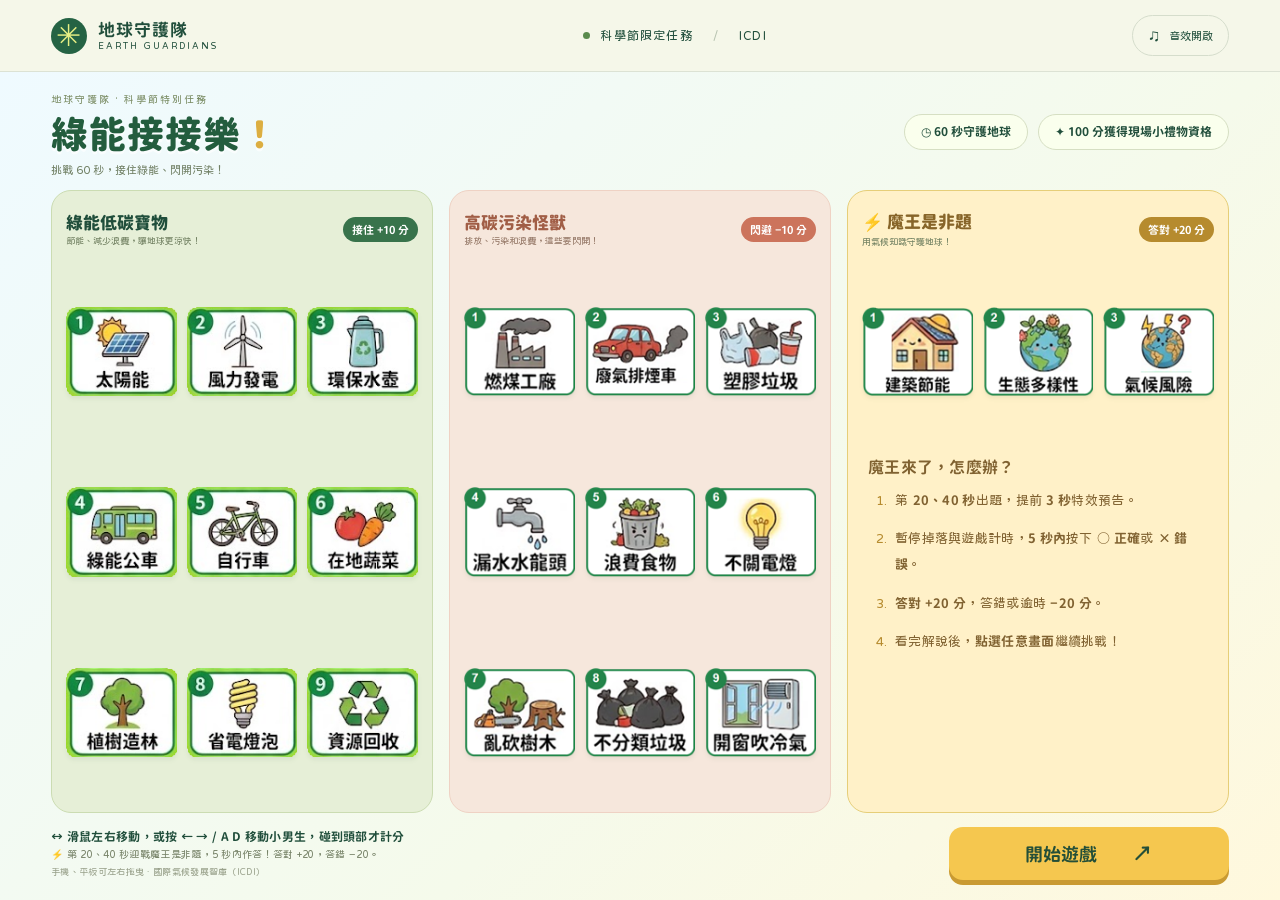
==== index.html @ 3ecce334 "Add Earth Guardians green energy game" ====
<!doctype html>
<html lang="zh-Hant">
<head>
  <meta charset="UTF-8"><meta name="viewport" content="width=device-width, initial-scale=1, viewport-fit=cover">
  <meta name="theme-color" content="#164d38"><meta name="description" content="加入地球守護隊！60 秒收集綠能寶物、閃避污染，挑戰氣候知識魔王。">
  <title>地球守護隊｜綠能接接樂</title>
  <link rel="preload" href="assets/fonts/guardian-text.woff2" as="font" type="font/woff2" crossorigin>
  <link rel="preload" href="assets/fonts/guardian-round-heavy.woff2" as="font" type="font/woff2" crossorigin>
  <link rel="stylesheet" href="style.css"><link rel="stylesheet" href="landscape.css"><link rel="stylesheet" href="mission.css"><link rel="stylesheet" href="typography.css">
</head>
<body class="at-home">
<header class="site-header"><a class="brand" href="./" aria-label="地球守護隊首頁"><span class="brand-mark">✳</span><span>地球守護隊<small>EARTH GUARDIANS</small></span></a><div class="event-label"><span></span> 科學節限定任務 <i> / </i> ICDI</div><button id="sound" class="icon-button" aria-label="關閉音效" aria-pressed="false">♫<span>音效開啟</span></button></header>
<main class="layout">
  <section class="intro">
    <div class="eyebrow"><span>MISSION 01</span> 小小行動，大大改變</div>
    <h1>給地球一個<br><span>涼快的未來。</span><svg class="title-star" viewBox="0 0 50 50" aria-hidden="true"><path d="M25 0 30 18 49 24 31 30 25 50 19 31 0 25 19 19Z" fill="#edb942"/></svg></h1>
    <p class="lead">綠能接接樂，守護行動開始！<br>和小特務一起接住好能量，讓低碳生活發生。</p>
    <div class="mission-tags"><span>◷ 60 秒挑戰</span><span>✦ 100 分解鎖獎勵</span></div>
    <div class="guide-box"><div class="guide-heading"><span>你的守護任務</span><small>HOW TO PLAY</small></div><div class="guide-row"><span class="guide-icon green">↙</span><div><b>接住綠能好夥伴</b><p>認出低碳寶物，累積地球的好能量。</p></div><strong class="positive">+10</strong></div><div class="guide-row"><span class="guide-icon coral">↗</span><div><b>閃開高碳污染怪</b><p>小心污染與浪費，別讓它們進籃子！</p></div><strong class="negative">−10</strong></div><div class="guide-row"><span class="guide-icon yellow">!</span><div><b>迎戰氣候知識魔王</b><p>第 20、40 秒，用是非題守護地球。</p></div><strong class="gold">±20</strong></div></div>
    <button class="text-button" id="open-guide">查看所有寶物與污染怪 <span>↗</span></button>
    <div class="desktop-controls"><span>↔</span><p>滑鼠移動或 <kbd>←</kbd> <kbd>→</kbd> / <kbd>A</kbd> <kbd>D</kbd><small>手機、平板可直接左右拖曳小特務</small></p></div>
  </section>
  <section class="game-column" aria-label="綠能接接樂遊戲">
    <div class="game-topline"><span><i></i> 地球降溫計畫</span><small>READY, SET, GREEN!</small></div>
    <div class="game-shell" id="game-shell">
      <canvas id="game" width="1280" height="720" tabindex="0" aria-label="使用左右方向鍵、滑鼠或觸控移動角色"></canvas>
      <div class="hud" id="hud" hidden><div><small>綠能積分</small><b id="score">0</b><span> / 100</span></div><div class="timer"><small>剩餘時間</small><b id="time">60</b><span>秒</span></div><button id="pause" aria-label="暫停遊戲">Ⅱ</button><div class="progress"><i id="progress"></i></div></div>
      <section id="landing" class="screen landing">
        <div class="home-heading"><div><span class="home-eyebrow">地球守護隊 · 科學節特別任務</span><h2>綠能接接樂<span>！</span></h2><p>挑戰 60 秒，接住綠能、閃開污染！</p></div><div class="home-summary"><span>◷ 60 秒守護地球</span><span>✦ 100 分獲得現場小禮物資格</span></div><div id="hero-art" class="hero-art" hidden></div></div>
        <div class="education-panels"><section class="education-panel low-carbon"><div class="education-heading"><div><h3>綠能低碳寶物</h3><p>節能、減少浪費，讓地球更涼快！</p></div><strong>接住 +10 分</strong></div><div id="home-good" class="poster-grid"></div></section><section class="education-panel high-carbon"><div class="education-heading"><div><h3>高碳污染怪獸</h3><p>排放、污染和浪費，這些要閃開！</p></div><strong>閃避 −10 分</strong></div><div id="home-bad" class="poster-grid"></div></section><section class="education-panel boss-education" aria-label="魔王是非題遊戲規則"><div class="education-heading"><div><h3>⚡ 魔王是非題</h3><p>用氣候知識守護地球！</p></div><strong>答對 +20 分</strong></div><div class="poster-grid boss-guide-grid"><figure><img src="assets/cards/boss-1.png" alt="建築節能"></figure><figure><img src="assets/cards/boss-2.png" alt="生物多樣性"></figure><figure><img src="assets/cards/boss-3.png" alt="氣候風險"></figure><div class="boss-guide-rules"><h4>魔王來了，怎麼辦？</h4><ol><li>第 <b>20、40 秒</b>出題，提前 <b>3 秒</b>特效預告。</li><li>暫停掉落與遊戲計時，<b>5 秒內</b>按下 <b>○ 正確</b>或 <b>× 錯誤</b>。</li><li><b>答對 +20 分</b>，答錯或逾時 <b>−20 分</b>。</li><li>看完解說後，<b>點選任意畫面</b>繼續挑戰！</li></ol></div></div></section></div>
        <div class="home-bottom"><div class="home-instructions"><b>↔ 滑鼠左右移動，或按 ← → / A D 移動小男生，碰到頭部才計分</b><span>⚡ 第 20、40 秒迎戰魔王是非題，5 秒內作答！答對 +20，答錯 −20。</span><small>手機、平板可左右拖曳 · 國際氣候發展智庫（ICDI）</small></div><button id="start" class="primary-button">開始遊戲 <span>↗</span></button><button id="mobile-guide" hidden>查看圖鑑</button></div>
      </section>
      <section id="countdown" class="screen countdown" hidden><span>準備好加入地球守護隊</span><b id="count-number">3</b><p>左右移動，用頭接綠能，閃開污染！</p></section>
      <div id="boss-warning" class="boss-warning" role="status" aria-live="assertive" hidden><span class="warning-symbol">⚡</span><div><strong>魔王題即將登場！</strong><small>準備用氣候知識守護地球</small></div><b id="warning-number">3</b><span class="warning-unit">秒後</span></div>
      <section id="paused" class="screen modal-backdrop" hidden><div class="dialog"><span class="dialog-kicker">TAKE A BREATH</span><h2>地球也休息一下</h2><p>準備好了，就繼續守護任務吧！</p><button id="resume" class="primary-button">繼續挑戰 ▷</button><button id="restart" class="text-button">重新開始</button></div></section>
      <section id="boss" class="screen modal-backdrop boss" hidden><div class="dialog"><div class="boss-alert">⚡ 魔王是非題時間</div><div class="boss-time" id="boss-clock"><span id="boss-seconds">5</span><small>秒內作答</small></div><small id="boss-category" class="dialog-kicker"></small><h2 id="question"></h2><div class="answer-buttons"><button id="true" aria-label="答案正確">○<span>正確</span></button><button id="false" aria-label="答案錯誤">×<span>錯誤</span></button></div><div id="boss-feedback" hidden><h3 id="feedback-title"></h3><p id="explanation"></p><strong id="boss-points"></strong><button id="boss-continue" class="boss-continue">點選任意畫面，繼續挑戰 ▷</button></div></div></section>
      <section id="result" class="screen result" hidden><span class="landing-badge">MISSION COMPLETE</span><div class="result-medal" id="result-medal">🏅</div><p>本次守護行動，收集了</p><div class="final-score"><b id="final-score">0</b><span>分</span></div><h2 id="result-title"></h2><p id="result-message"></p><div id="reward" class="reward"><b>挑戰達標獎勵</b><p>現場會提供精美小禮物！</p></div><button id="again" class="primary-button">再玩一次 <span>↻</span></button><div class="resources"><div class="icdi">ICDI<small>國際氣候發展智庫</small></div><button id="resources" class="text-button">科普資源與 QR Code ↗</button></div></section>
      <span id="game-hint" class="game-hint" hidden>← 左右移動，用頭接綠能、閃開污染 →</span>
      <button id="quit" class="quit-button" hidden aria-label="中途退出並返回首頁">↶ 中途退出</button>
    </div>
    <div class="game-caption"><span>✧ 每接住一份綠能，都是一份改變。</span><span>01 / EARTH</span></div>
  </section>
</main>
<footer class="site-footer"><div><b>ICDI</b><span>國際氣候發展智庫</span></div><p>一起把氣候知識，變成守護地球的超能力。</p><span>為地球，玩真的。↗</span></footer>
<dialog id="guide-dialog"><div class="modal-header"><div><span class="eyebrow">FIELD GUIDE</span><h2>守護隊圖鑑</h2></div><button class="close-button" data-close aria-label="關閉圖鑑">×</button></div><p>認識海報上的道具：接住低碳寶物，閃開高污染物！</p><h3 class="positive">綠能低碳寶物 · +10 分</h3><div id="good-gallery" class="gallery"></div><h3 class="negative">高碳污染怪獸 · −10 分</h3><div id="bad-gallery" class="gallery"></div></dialog>
<dialog id="resource-dialog"><div class="modal-header"><h2>繼續你的低碳探索</h2><button class="close-button" data-close aria-label="關閉資源視窗">×</button></div><p>認識氣候行動，從每天的小選擇開始。</p><img class="poster-qr" src="assets/poster-qr.png" alt="原海報提供的線上再玩一次 QR Code"><small>海報原附 QR Code · 線上再玩一次</small><a class="primary-button" href="https://icdi.network/publication/" target="_blank" rel="noopener noreferrer">前往 ICDI 探索科普資源 ↗</a><p class="resource-note">科普資料與下載項目以 ICDI 官方網站提供內容為準。</p></dialog>
<audio id="bgm" src="assets/audio/marimba-adventure.mp3" preload="auto" loop></audio>
<script src="art.js"></script><script src="game.js"></script>
</body></html>
---- style.css ----
/* 字型使用 typography.css 中的本機免費圓體。 */
:root{--ink:#204e3b;--green:#256344;--lime:#e7ef84;--yellow:#f8d45b;--coral:#dc6755;--cream:#f7f8ed}*{box-sizing:border-box}body{margin:0;background:var(--cream);color:var(--ink);font-family:'Noto Sans TC',sans-serif}button,a{-webkit-tap-highlight-color:transparent}button{font:inherit;cursor:pointer}button:focus-visible,a:focus-visible{outline:3px solid #ed9c2d;outline-offset:5px}button{color:inherit}a{color:inherit;text-decoration:none}[hidden]{display:none!important}.site-header{height:106px;max-width:1280px;margin:auto;padding:0 54px;display:flex;align-items:center;justify-content:space-between;border-bottom:1px solid #dce2d4}.brand{display:flex;gap:11px;align-items:center;font-weight:900;font-size:20px;letter-spacing:1px}.brand small{display:block;font-size:9px;letter-spacing:2px;margin-top:3px}.brand-mark{background:var(--green);color:var(--lime);width:43px;height:43px;border-radius:50%;display:grid;place-items:center;font-size:37px}.event-label{font-size:12px;letter-spacing:1.2px;display:flex;gap:10px;align-items:center}.event-label span,.game-topline i{width:7px;height:7px;background:#5a8b4d;border-radius:50%;display:inline-block}.event-label i{color:#b7c3b0;margin:0 10px}.icon-button{border:1px solid #d5ddcc;background:transparent;border-radius:30px;padding:9px 15px;font-size:17px;display:flex;gap:8px;align-items:center}.icon-button span{font-size:11px}.layout{max-width:1120px;padding:42px 50px 47px;margin:auto;display:grid;grid-template-columns:1fr 400px;gap:91px;align-items:center}.intro{padding-bottom:8px}.eyebrow{font-size:11px;letter-spacing:1.8px;font-weight:600;display:flex;gap:13px;align-items:center}.eyebrow span{background:#e5ebd8;padding:5px 8px;border-radius:4px;letter-spacing:1px;font-size:9px}h1{font-size:clamp(34px,3.6vw,49px);line-height:1.42;letter-spacing:-1.8px;margin:24px 0 19px;font-weight:900;position:relative}h1>span{color:#709343}.title-star{position:absolute;width:33px;top:5px;margin-left:25px;transform:rotate(12deg)}.lead{color:#6c7968;font-size:13px;line-height:2;letter-spacing:.2px}.mission-tags{display:flex;gap:8px;margin:24px 0 30px}.mission-tags span{border:1px solid #d8dfca;padding:7px 12px;border-radius:25px;font-size:10px;font-weight:600}.guide-box{border-top:1px solid #d7decd;border-bottom:1px solid #d7decd;padding:18px 0 8px}.guide-heading{display:flex;justify-content:space-between;align-items:center;font-size:12px;font-weight:700;margin-bottom:21px}.guide-heading small{font-size:8px;letter-spacing:1.6px;color:#839078}.guide-row{display:flex;gap:13px;align-items:center;margin:0 0 21px}.guide-icon{width:35px;height:35px;display:grid;place-items:center;border-radius:12px;font-size:24px;font-weight:700}.green{background:#e0e9ce}.coral{background:#f7e3d7}.yellow{background:#f8edbb}.guide-row b{font-size:12px}.guide-row p{font-size:10px;color:#7e8874;margin:5px 0 0}.guide-row strong{margin-left:auto;font-size:20px;letter-spacing:-1px}.positive{color:#4c854d}.negative{color:#d77762}.gold{color:#b58d32}.text-button{background:none;border:0;padding:13px 0;font-size:11px;font-weight:600}.text-button span{margin-left:15px}.desktop-controls{display:flex;gap:14px;align-items:center;color:#79866e;margin-top:21px}.desktop-controls>span{font-size:25px}.desktop-controls p{font-size:10px;line-height:2}.desktop-controls small{display:block;font-size:10px}kbd{font:inherit;border:1px solid #d7dfcc;padding:2px 5px;border-radius:3px;background:#fff}.game-topline{display:flex;justify-content:space-between;font-size:10px;margin:0 5px 12px;letter-spacing:.7px}.game-topline i{margin-right:6px;width:6px;height:6px}.game-topline small{font-size:8px;letter-spacing:1.3px;color:#86937a}.game-shell{position:relative;width:100%;aspect-ratio:9/16;background:#dfeaba;border:7px solid white;border-radius:29px;overflow:hidden;box-shadow:0 20px 50px #31523814,0 0 0 1px #dce2d1;isolation:isolate;touch-action:none}canvas{width:100%;height:100%;display:block}.screen{position:absolute;inset:0;display:flex;flex-direction:column;align-items:center;text-align:center;animation:appear .25s ease}.landing{padding:37px 24px 14px;background:linear-gradient(#eef3d1e8,#e7efc145 65%,#f4f5dfe8)}.landing-badge{font-size:9px;letter-spacing:1px;background:#ffffffa6;border:1px solid #ffffffb0;border-radius:20px;padding:7px 12px;font-weight:700}.landing h2{font-size:45px;letter-spacing:-3px;line-height:1.25;margin:19px 0 9px;font-weight:900;transform:rotate(-3deg);color:#235d3e;text-shadow:2px 3px #fff}.landing h2 span{display:block;color:#47804a;font-size:55px}.landing h2 em{position:absolute;font-size:67px;top:41px;right:-27px;color:#e2a947;font-style:normal;transform:rotate(8deg)}.landing-sub{font-size:12px;letter-spacing:2px;font-weight:700;margin:6px 0}.hero-art{width:calc(100% + 35px);flex:1;min-height:110px;display:flex;align-items:center}.hero-art svg{width:100%;max-height:245px;overflow:visible;animation:bob 4s ease-in-out infinite}.mission-note span{font-weight:800;font-size:15px}.mission-note small{display:block;font-size:10px;color:#7b886a;margin:8px 0 19px;letter-spacing:1px}.primary-button{border:none;border-radius:14px;background:var(--green);color:white;padding:17px 22px;width:100%;font-size:15px;font-weight:700;box-shadow:0 5px 0 #184e34;display:flex;justify-content:center;align-items:center;gap:35px;transition:transform .15s,background .15s}.primary-button:hover{background:#35784d;transform:translateY(-2px)}.primary-button:active{transform:translateY(3px);box-shadow:0 2px 0 #184e34}.primary-button span{font-size:21px}.landing-foot{font-size:9px;color:#829071;margin:15px 0 4px}.game-caption{display:flex;justify-content:space-between;font-size:9px;color:#8b967e;margin:15px 4px 0}.game-caption span:last-child{font-size:8px;letter-spacing:1px}.site-footer{max-width:1172px;margin:auto;padding:24px 30px;border-top:1px solid #dce2d4;display:flex;justify-content:space-between;align-items:center;font-size:10px;color:#7b8771}.site-footer div{display:flex;align-items:center;gap:9px}.site-footer b{font-size:23px;letter-spacing:-1px;color:#476b48}.site-footer p{font-size:10px}.site-footer>span{font-size:11px;color:#58744b}.hud{position:absolute;left:17px;right:17px;top:17px;display:flex;align-items:center;gap:10px;background:#fffffff2;border-radius:17px;padding:12px 15px 17px;box-shadow:0 5px 18px #2452360c}.hud>div:first-child{flex:1}.hud small{display:block;font-size:9px;letter-spacing:1px}.hud b{font-size:28px;line-height:1.4}.hud span{font-size:11px;color:#8a967e}.hud .timer{padding:0 12px;border-left:1px solid #e3e9d8}.hud .timer b{font-size:25px}.hud button{border:0;background:#eff3df;border-radius:10px;width:30px;height:34px;font-weight:bold}.progress{position:absolute;left:14px;right:14px;height:3px;bottom:7px;background:#e7ecd9;border-radius:4px;overflow:hidden}.progress i{display:block;height:100%;background:#88af59;width:100%;transition:width .2s}.game-hint{position:absolute;bottom:12px;left:0;right:0;text-align:center;font-size:10px;color:#f9ffeb;letter-spacing:2px;pointer-events:none}.countdown{background:#eff4d6b8;justify-content:center;backdrop-filter:blur(4px)}.countdown b{font-size:120px;line-height:1.4;color:var(--green);text-shadow:5px 5px #fff}.countdown span,.countdown p{font-size:13px;font-weight:700}.modal-backdrop{justify-content:center;padding:18px;background:#183c32a6;backdrop-filter:blur(6px)}.dialog{background:#fcfbed;border-radius:24px;padding:28px 22px;width:100%;box-shadow:0 15px 30px #142e3426}.dialog h2{font-size:23px}.dialog p{font-size:12px;line-height:1.8;color:#6f8069}.dialog-kicker{font-size:9px;letter-spacing:2px;color:#8d9b77;font-weight:700}.dialog .primary-button{margin-top:25px}.boss .dialog{border:3px solid #f7ca59;padding:25px 18px}.boss-alert{background:#db6854;color:white;border-radius:25px;padding:9px;font-size:14px;font-weight:800;animation:pulse 1s infinite}.boss-time{margin:12px auto;display:flex;justify-content:center;gap:8px;align-items:baseline}.boss-time span{font-size:34px;font-weight:900;color:#d36d42}.boss-time small{font-size:10px}.boss #question{font-size:17px;line-height:1.8;margin:13px 0 20px}.answer-buttons{display:flex;gap:14px}.answer-buttons button{flex:1;background:#e3edc9;border:0;border-radius:17px;color:#36724d;font-size:60px;font-weight:800;line-height:1.1;padding:10px}.answer-buttons button:last-child{background:#fae0cc;color:#ca644e}.answer-buttons span{display:block;font-size:14px;padding:7px}.boss-feedback h3{font-size:20px}.boss-feedback strong{font-size:30px}.boss-feedback small,#boss-feedback small{display:block;font-size:10px;color:#839275;margin-top:12px}#boss-points{font-size:32px}.result{padding:28px 23px 18px;background:#f4f6e2ed;justify-content:center}.result-medal{font-size:60px;margin:14px 0 0}.result>p{font-size:12px;line-height:1.8;margin:10px 0;color:#738467}.final-score b{font-size:72px;line-height:1.2;letter-spacing:-4px;color:#34754b}.final-score span{font-size:13px;padding-left:8px}.result h2{font-size:23px;line-height:1.4;margin:8px 0}.reward{width:100%;border:1px dashed #b49c43;background:#fff3bb;border-radius:12px;padding:13px;margin:12px 0 20px}.reward b{font-size:14px}.reward p{font-size:12px;line-height:1.8;margin:8px 0}.reward small{font-size:8px;color:#9b8b4d}.resources{margin-top:24px;width:100%;display:flex;align-items:center;justify-content:space-between}.icdi{font-size:22px;font-weight:800;line-height:1}.icdi small{display:block;font-size:7px;margin-top:6px}.resources button{font-size:9px}dialog{border:1px solid #dde6ce;border-radius:23px;width:min(650px,94vw);max-height:88dvh;background:#fafbed;color:var(--ink);padding:28px}dialog::backdrop{background:#183c32a6;backdrop-filter:blur(5px)}.modal-header{display:flex;justify-content:space-between;align-items:center}.modal-header h2{margin:9px 0}.close-button{border:0;background:#e8eed7;border-radius:50%;font-size:25px;width:35px;height:35px}dialog>p{font-size:12px;color:#75836b;line-height:1.8}dialog h3{font-size:15px;margin-top:25px}.gallery{display:grid;grid-template-columns:repeat(3,1fr);gap:10px}.gallery figure{margin:0;background:white;border-radius:13px;padding:10px;text-align:center}.gallery svg{height:64px;width:80px}.gallery figcaption{font-size:11px;margin-top:7px}#resource-dialog{text-align:center;width:380px}#resource-dialog>small{display:block;font-size:10px;margin:4px 0 25px}.poster-qr{width:150px;height:150px;object-fit:contain;margin:15px auto;display:block}.resource-note{font-size:9px!important}.shake{animation:shake .25s linear}.danger .timer b{color:#d55e49}@keyframes appear{from{opacity:0;transform:translateY(8px)}to{opacity:1;transform:translateY(0)}}@keyframes bob{50%{transform:translateY(-7px) rotate(1deg)}}@keyframes pulse{50%{opacity:.8}}@keyframes shake{25%{transform:translateX(-4px)}75%{transform:translateX(4px)}}@media(min-width:1450px){.layout{padding-top:55px;padding-bottom:55px;grid-template-columns:1fr 420px;max-width:1160px}}@media(max-width:950px){.layout{gap:35px;padding:30px;grid-template-columns:1fr 360px}.site-header{padding:0 30px;height:85px}h1{font-size:36px}.title-star{display:none}.event-label{font-size:10px}.guide-row p{font-size:9px}.guide-row{gap:9px}}@media(max-width:720px){.site-header{height:69px;padding:0 20px}.brand{font-size:15px}.brand small{font-size:7px}.brand-mark{width:34px;height:34px;font-size:28px}.event-label{display:none}.icon-button{padding:7px 12px}.layout{display:flex;flex-direction:column;padding:20px 16px 28px;gap:22px}.intro{display:none}.game-column{width:min(100%,410px)}.game-topline{margin-bottom:10px}.game-shell{max-height:calc(100dvh - 130px);width:auto;aspect-ratio:9/16;margin:auto;border-width:5px;border-radius:24px}.game-caption{font-size:8px}.site-footer{padding:20px;gap:14px;flex-wrap:wrap;justify-content:center}.site-footer p{display:none}.site-footer>span{font-size:9px}.landing{padding:27px 22px 12px}.landing h2{font-size:40px;margin-top:14px}.landing h2 span{font-size:48px}.landing-sub{font-size:10px}.hero-art svg{max-height:210px}.mission-note span{font-size:13px}.mission-note small{margin:6px 0 14px}.primary-button{padding:13px 18px;font-size:14px}.landing-foot{font-size:8px}.result{padding:18px}.result-medal{font-size:45px;margin-top:10px}.final-score b{font-size:60px}.result h2{font-size:20px}.reward{margin:10px 0 16px;padding:10px}.resources{margin-top:18px}.boss #question{font-size:15px}.dialog{padding:21px 18px}}@media(max-height:690px) and (max-width:720px){.landing{padding-top:17px}.landing h2{font-size:32px;margin:10px 0 5px}.landing h2 span{font-size:40px}.landing h2 em{font-size:50px;top:32px}.landing-badge{font-size:8px;padding:5px 9px}.hero-art svg{max-height:155px}.mission-note small{margin-bottom:10px}.result-medal{font-size:32px}.result h2{font-size:17px}.result>p{font-size:10px;margin:5px 0}.final-score b{font-size:46px}.reward p{font-size:10px;margin:4px 0}.resources{margin-top:12px}.boss #question{font-size:13px}.boss .dialog{padding:15px}.boss-time{margin:5px auto}.boss-time span{font-size:27px}}@media(prefers-reduced-motion:reduce){*{animation:none!important;transition:none!important}}
---- landscape.css ----
/* 電腦橫式展位版：首頁滿版教學，開始後切換 16:9 遊戲。 */
body{overflow:hidden;background:#f5f7e9}.site-header{height:72px;max-width:none;padding:0 4vw;background:#f5f7e9;position:relative;z-index:20}.brand{font-size:17px}.brand-mark{width:36px;height:36px;font-size:30px}.layout{display:block;max-width:none;padding:14px 28px 8px;margin:auto}.intro{display:none}.game-column{width:100%;max-width:none}.game-topline{max-width:1360px;margin:0 auto 8px}.game-shell{width:min(100%,calc((100dvh - 125px)*16/9));height:auto;max-height:none;aspect-ratio:16/9;margin:0 auto;border:5px solid white;border-radius:22px}.game-caption{max-width:1360px;margin:9px auto 0}.site-footer{display:none}.at-home .layout{visibility:hidden}.landing{position:fixed;inset:72px 0 0;width:100%;padding:16px 4vw 20px;background:#f5f7e9;z-index:15;border-radius:0;text-align:left;animation:none;gap:14px;overflow:hidden}.home-heading{width:100%;max-width:1500px;margin:0 auto;display:flex;align-items:center;gap:25px;position:relative;flex-shrink:0;min-height:83px}.home-eyebrow{color:#7b8d65;font-size:10px;letter-spacing:2px;font-weight:700}.landing h2{font-size:37px;letter-spacing:0;line-height:1.3;margin:4px 0 6px;transform:none;text-shadow:none;white-space:nowrap}.landing h2 span{display:inline;font-size:37px;color:#dcae41}.home-heading p{font-size:11px;color:#718065;margin:0}.home-summary{display:flex;flex-wrap:wrap;gap:10px;margin-left:auto;margin-right:190px}.home-summary span{border:1px solid #d6dfc3;border-radius:25px;padding:10px 16px;font-size:12px;font-weight:700;background:#faffed}.home-heading .hero-art{position:absolute;right:0;top:-13px;width:165px;height:112px;min-height:0;pointer-events:none;overflow:hidden}.home-heading .hero-art svg{height:135px;max-height:none;margin-top:15px;animation:none}.education-panels{max-width:1500px;display:grid;grid-template-columns:1fr 1fr;gap:22px;width:100%;margin:auto;flex:1;min-height:0}.education-panel{border-radius:20px;padding:16px 20px;display:flex;flex-direction:column;min-height:0;border:1px solid #cbdcb2;background:#e6efd7}.education-panel.high-carbon{border-color:#efd2c4;background:#f6e7dc}.education-heading{display:flex;align-items:center;justify-content:space-between;gap:10px;margin-bottom:12px;flex-shrink:0}.education-heading h3{font-size:19px;margin:0 0 5px;font-weight:900}.education-heading p{font-size:10px;color:#728162;margin:0}.education-heading strong{padding:8px 13px;background:#38734b;color:white;border-radius:30px;font-size:13px;white-space:nowrap}.high-carbon .education-heading h3{color:#a15e46}.high-carbon .education-heading p{color:#947766}.high-carbon .education-heading strong{background:#cc745c}.poster-grid{display:grid;grid-template-columns:repeat(3,minmax(0,1fr));grid-template-rows:repeat(3,minmax(0,1fr));flex:1;min-height:0;gap:10px 14px}.poster-grid figure{margin:0;min-height:0;min-width:0;display:flex;justify-content:center}.poster-grid img{display:block;max-width:100%;width:100%;height:100%;object-fit:contain;filter:drop-shadow(0 3px 2px #31503612);user-select:none}.home-bottom{display:flex;align-items:center;justify-content:space-between;gap:28px;width:100%;max-width:1500px;margin:auto;flex-shrink:0}.home-instructions{display:flex;flex-direction:column;gap:7px}.home-instructions b{font-size:12px}.home-instructions span{font-size:10px;color:#768267}.home-instructions small{font-size:9px;color:#98a08a}.home-bottom .primary-button{width:280px;flex-shrink:0;border-radius:14px;padding:16px 26px;background:#edbb48;color:#244f38;box-shadow:0 5px 0 #c99a32;font-size:18px}.home-bottom .primary-button:hover{background:#f4c85b}.gallery img{width:100%;height:auto;display:block}.gallery figure{padding:0;background:none}.modal-backdrop{padding:20px}.dialog{max-width:610px;padding:27px 35px}.dialog .primary-button{max-width:320px;margin-left:auto;margin-right:auto}.boss .dialog{max-width:660px;padding:22px 32px}.boss-alert{width:max-content;min-width:220px;margin:0 auto}.boss-time{margin:9px auto}.boss #question{font-size:21px;line-height:1.7;margin:13px 0 18px}.answer-buttons{max-width:420px;margin:auto}.answer-buttons button{font-size:55px;padding:8px}.answer-buttons span{padding:5px}.result{padding:18px;background:#f4f6e2ed;justify-content:center}.result>p{font-size:12px;margin:5px}.result-medal{font-size:44px;margin:8px 0 0}.final-score b{font-size:60px}.result h2{font-size:24px;margin:7px}.reward{max-width:400px;margin:10px 0 15px;padding:10px}.reward p{margin:5px 0}.result .primary-button{max-width:320px;padding:12px}.resources{max-width:400px;margin-top:17px}.hud{max-width:680px;left:50%;right:auto;transform:translateX(-50%);width:calc(100% - 50px);top:15px;padding:9px 19px 15px}.hud small{font-size:11px}.hud b{font-size:32px}.hud .timer b{font-size:30px}.hud .timer{padding:0 22px}.hud button{width:42px;height:40px}.game-hint{bottom:15px;font-size:13px}.countdown b{font-size:120px}.countdown span,.countdown p{font-size:18px}
@media(min-width:1700px){.landing{padding-top:22px;padding-bottom:28px;gap:20px}.home-heading{min-height:105px}.landing h2{font-size:45px}.landing h2 span{font-size:45px}.education-panel{padding:23px 30px}.education-heading h3{font-size:24px}.education-heading p{font-size:13px}.education-heading strong{font-size:16px}.home-bottom .primary-button{width:350px;padding:21px}.home-instructions b{font-size:15px}.home-instructions span{font-size:13px}.home-instructions small{font-size:11px}}
@media(max-height:750px) and (min-width:901px){.landing{padding-top:10px;padding-bottom:13px;gap:9px}.home-heading{min-height:65px}.landing h2,.landing h2 span{font-size:30px}.home-heading p{font-size:10px}.home-heading .hero-art{height:95px;top:-14px}.education-panel{padding:11px 15px}.education-heading{margin-bottom:8px}.education-heading h3{font-size:16px}.education-heading strong{font-size:11px;padding:6px 10px}.poster-grid{gap:7px 10px}.home-bottom .primary-button{padding:11px 20px}.home-instructions{gap:5px}.home-instructions b{font-size:11px}}
@media(max-width:900px){body{overflow:auto}.site-header{height:65px;padding:0 20px}.event-label{display:none}.layout{padding:14px 12px}.game-column{width:100%}.game-shell{width:100%;max-height:none;aspect-ratio:16/9;border-width:4px;border-radius:15px}.landing{position:absolute;inset:65px 0 auto;min-height:calc(100dvh - 65px);height:auto;overflow:visible;padding:18px;gap:18px}.home-heading{min-height:90px}.home-summary{margin-right:0;max-width:220px;justify-content:flex-end}.home-heading .hero-art{display:none}.landing h2,.landing h2 span{font-size:32px}.education-panels{flex:none;min-height:590px;gap:14px}.education-panel{padding:13px}.education-heading{flex-wrap:wrap;gap:8px}.education-heading h3{font-size:17px}.education-heading p{font-size:10px}.education-heading strong{font-size:11px;padding:6px 10px}.poster-grid{gap:10px}.home-bottom{flex-direction:column;gap:15px;text-align:center;padding-bottom:10px}.home-bottom .primary-button{width:min(100%,420px)}.home-instructions{gap:9px}.hud{top:8px;padding:5px 11px 11px;border-radius:10px}.hud small{font-size:8px}.hud b,.hud .timer b{font-size:20px}.hud button{height:27px;width:29px}.hud .timer{padding:0 12px}.game-hint{font-size:10px;bottom:7px}.dialog{padding:15px;max-width:440px}.dialog h2{font-size:19px}.boss .dialog{padding:12px;max-width:590px}.boss-alert{font-size:11px;padding:5px}.boss-time{margin:3px auto}.boss-time span{font-size:23px}.boss #question{font-size:14px;margin:6px 0;line-height:1.5}.answer-buttons{max-width:300px}.answer-buttons button{font-size:35px;padding:3px}.answer-buttons span{font-size:11px;padding:2px}.result{overflow:auto;display:block;padding:14px}.result-medal{font-size:30px}.result .landing-badge{display:inline-block}.final-score b{font-size:40px}.result h2{font-size:18px}.result>p{font-size:10px}.reward{margin:10px auto}.result .primary-button,.resources{margin-left:auto;margin-right:auto}.countdown b{font-size:70px}.countdown span,.countdown p{font-size:12px}.at-home .layout{display:none}}
@media(max-width:560px){.home-heading{display:block}.home-summary{justify-content:flex-start;margin:15px 0 0;max-width:none;gap:7px}.home-summary span{font-size:10px;padding:7px 10px}.education-panels{grid-template-columns:1fr;min-height:0}.education-panel{min-height:410px}.education-heading{flex-wrap:nowrap}.poster-grid{min-height:315px}.home-instructions b{font-size:10px}.home-instructions span{font-size:9px;line-height:1.7}.game-topline{font-size:9px}.game-topline small{font-size:7px}.modal-backdrop{padding:8px}.boss #question{font-size:10px}.boss .dialog{padding:8px}.boss-time{display:none}.boss .dialog-kicker{font-size:8px}.boss-alert{font-size:9px;padding:4px}.answer-buttons button{font-size:25px}.answer-buttons span{font-size:9px}.answer-buttons{gap:8px;max-width:200px}.boss-feedback h3,#boss-feedback h3{font-size:14px;margin:8px}.dialog p{font-size:9px;margin:5px}.countdown b{font-size:46px}.countdown span,.countdown p{font-size:10px}.hud{top:5px;width:calc(100% - 20px);padding:3px 9px 9px}.hud b,.hud .timer b{font-size:15px}.hud small{font-size:6px}.hud span{font-size:8px}.hud button{height:21px;width:24px}.hud .timer{padding:0 9px}.game-hint{font-size:7px}}
---- mission.css ----
/* 首頁魔王題教學及出題前 3 秒提示。 */
.landing{background:linear-gradient(135deg,#effaff,#f5faeb 60%,#fff8dd)}
.home-heading{min-height:130px;gap:30px;align-items:center}
.home-heading>div:first-child{flex:0 0 auto}
.home-heading .home-goal{margin-top:9px;color:#5c7c36;font-weight:700}
.home-boss-intro{flex:1;min-width:0;max-width:880px;margin-left:auto;border:1px solid #e6c957;background:#fff7d5;border-radius:16px;padding:12px 16px;box-shadow:0 3px 0 #ddc86d22}
.boss-intro-heading{display:flex;justify-content:space-between;gap:15px;align-items:center}
.boss-intro-heading h3{font-size:17px;line-height:1.5;margin:0;font-weight:900;color:#795b20}
.boss-intro-heading strong{font-size:11px;color:#b06434;white-space:nowrap}
.home-boss-intro p{font-size:11px;line-height:1.9;color:#7d6b3e;margin:5px 0 8px}
.boss-topics{display:grid;grid-template-columns:repeat(3,minmax(0,1fr));gap:9px}
.boss-topics img{display:block;min-width:0;width:100%;height:42px;object-fit:contain}
.home-bottom .primary-button{background:#f5c74f}
.boss-warning{position:absolute;z-index:5;top:23%;left:50%;transform:translateX(-50%);width:max-content;max-width:90%;display:flex;align-items:center;gap:14px;padding:13px 24px;border:3px solid #fff3ad;border-radius:20px;background:linear-gradient(120deg,#ffda65,#ffe99a);color:#6c3c20;box-shadow:0 8px 28px #79501a33,0 0 0 5px #ffc54355;pointer-events:none;animation:warningEntrance .3s ease-out}
.warning-symbol{font-size:38px;animation:warningIcon 1s ease-in-out infinite}
.boss-warning strong{display:block;font-size:24px;font-weight:900;letter-spacing:1px}
.boss-warning small{display:block;font-size:12px;margin-top:4px;color:#92702d}
.boss-warning>b{font-size:55px;line-height:1;color:#c65739;min-width:38px;text-align:center;animation:warningBeat 1s ease-in-out infinite}
.warning-unit{font-size:12px;margin-left:-7px;align-self:flex-end;padding-bottom:5px}
.boss-warning-active::after{content:'';position:absolute;inset:0;pointer-events:none;z-index:4;border-radius:15px;border:5px solid #ffc94f;box-shadow:inset 0 0 45px #ffc94f8c;animation:warningBorder 1s ease-in-out infinite}
@keyframes warningEntrance{from{opacity:0;transform:translate(-50%,-12px) scale(.94)}to{opacity:1;transform:translate(-50%,0) scale(1)}}
@keyframes warningBeat{0%,100%{transform:scale(1)}35%{transform:scale(1.17)}}
@keyframes warningIcon{50%{transform:rotate(-12deg)}}
@keyframes warningBorder{0%,100%{opacity:.45}50%{opacity:.9}}
@media(min-width:1700px){.home-heading{min-height:150px}.home-boss-intro{padding:16px 22px}.boss-intro-heading h3{font-size:21px}.boss-intro-heading strong{font-size:13px}.home-boss-intro p{font-size:13px}.boss-topics img{height:48px}}
@media(max-height:750px) and (min-width:901px){.home-heading{min-height:112px}.home-boss-intro{padding:8px 12px}.boss-intro-heading h3{font-size:15px}.boss-intro-heading strong{font-size:10px}.home-boss-intro p{font-size:10px;line-height:1.7;margin:3px 0 5px}.boss-topics img{height:34px}}
@media(max-width:1100px) and (min-width:901px){.home-heading{gap:18px}.landing h2,.landing h2 span{font-size:30px}.boss-intro-heading{flex-wrap:wrap;gap:1px}.boss-intro-heading h3{font-size:14px}.home-boss-intro p{font-size:10px}.boss-topics img{height:32px}}
@media(max-width:900px){.home-heading{display:block}.home-boss-intro{margin-top:16px;max-width:none}.home-boss-intro p{font-size:12px}.boss-intro-heading h3{font-size:17px}.boss-warning{gap:10px;padding:10px 16px}.boss-warning strong{font-size:19px}.boss-warning small{font-size:10px}.boss-warning>b{font-size:42px}.warning-symbol{font-size:27px}.boss-topics img{height:55px}}
@media(max-width:560px){.boss-intro-heading{display:block}.boss-intro-heading h3{font-size:16px}.boss-intro-heading strong{display:block;margin-top:5px}.home-boss-intro p{font-size:11px;line-height:1.9}.boss-topics{gap:4px}.boss-topics img{height:36px}.boss-warning{padding:7px 10px;gap:6px;top:28%;border-width:2px;border-radius:12px}.boss-warning strong{font-size:12px}.boss-warning small{font-size:8px}.boss-warning>b{font-size:30px;min-width:24px}.warning-symbol{font-size:20px}.warning-unit{font-size:8px;margin-left:0}.boss-warning-active::after{border-width:3px;box-shadow:inset 0 0 20px #ffc94f70}}
@media(prefers-reduced-motion:reduce){.boss-warning,.warning-symbol,.boss-warning>b,.boss-warning-active::after{animation:none}}
/* 三類卡片採相同欄寬、列高與圖片長寬比。 */
.quit-button{position:absolute;left:15px;bottom:12px;z-index:10;display:flex;align-items:center;gap:6px;border:1px solid #ffffffb3;border-radius:12px;background:#fffef0ee;color:#345f45;padding:10px 15px;font-size:12px;font-weight:700;box-shadow:0 3px 10px #21472b25;touch-action:manipulation}
.quit-button:hover{background:#fff6cf}.quit-button:active{transform:translateY(1px)}
@media(max-width:900px){.quit-button{left:10px;bottom:8px;font-size:10px;padding:7px 10px}.game-hint{bottom:13px;left:115px;right:8px;font-size:9px}}
@media(max-width:560px){.quit-button{left:7px;bottom:6px;font-size:8px;padding:5px 7px;border-radius:8px}.game-hint{bottom:11px;left:86px;right:4px;font-size:7px}}
.home-heading{min-height:83px}.home-summary{margin-right:0}
.education-panels{grid-template-columns:repeat(3,minmax(0,1fr));gap:16px}
.education-panel{padding:14px;min-width:0}
.education-heading{min-height:49px;gap:7px}
.education-heading h3{font-size:17px}.education-heading p{font-size:9px}
.education-heading strong{font-size:11px;padding:7px 9px}
.poster-grid{gap:10px}
.poster-grid img,.gallery img{aspect-ratio:119/96}
.high-carbon .poster-grid img,#bad-gallery img{aspect-ratio:119/96}
.boss-education{border-color:#e6ce78;background:#fff1c8}
.boss-education .education-heading h3{color:#876529}
.boss-education .education-heading strong{background:#b68b2e}
.boss-guide-rules{grid-column:1/-1;grid-row:2/4;align-self:stretch;padding:12px 6px;color:#806231}
.boss-guide-rules h4{font-size:16px;margin:0 0 13px}
.boss-guide-rules ol{padding-left:24px;margin:0;font-size:13px;line-height:1.9}
.boss-guide-rules li{margin-bottom:13px;padding-left:3px}
.boss-guide-rules li::marker{font-weight:900;color:#b68b2e}
.boss-continue{display:block;margin:18px auto 0;border:1px solid #b4cc8e;border-radius:12px;background:#e5efcc;color:#386343;padding:12px 20px;font-size:14px;font-weight:700}
.boss-continue:hover{background:#d9eab9}
@media(max-width:900px){.boss-continue{margin-top:10px;padding:9px 14px;font-size:12px}}
@media(max-width:560px){.boss-continue{margin-top:6px;padding:6px 10px;font-size:10px}}
@media(min-width:1700px){.home-heading{min-height:105px}.education-heading h3{font-size:22px}.education-heading p{font-size:11px}.education-heading strong{font-size:13px}.education-heading{min-height:60px}.boss-guide-rules h4{font-size:20px}.boss-guide-rules ol{font-size:16px}.boss-guide-rules li{margin-bottom:18px}}
@media(max-height:750px) and (min-width:901px){.home-heading{min-height:65px}.education-panel{padding:10px}.education-heading{min-height:43px}.education-heading h3{font-size:15px}.education-heading strong{font-size:10px;padding:6px}.boss-guide-rules{padding:5px}.boss-guide-rules h4{font-size:14px;margin-bottom:8px}.boss-guide-rules ol{font-size:11px;line-height:1.7}.boss-guide-rules li{margin-bottom:9px}}
@media(max-width:1150px) and (min-width:901px){.education-heading{flex-wrap:wrap;align-content:center;min-height:69px}.education-heading strong{padding:4px 8px}.education-heading h3{font-size:16px}.boss-guide-rules ol{font-size:11px}}
@media(max-width:900px){.education-panels{grid-template-columns:1fr;min-height:0}.education-panel{min-height:410px}.education-heading{min-height:49px}.education-heading h3{font-size:19px}.education-heading p{font-size:11px}.education-heading strong{font-size:12px}.boss-guide-rules h4{font-size:17px}.boss-guide-rules ol{font-size:13px}.boss-guide-rules li{margin-bottom:12px}.home-heading{min-height:90px}.home-summary{margin-top:14px;justify-content:flex-start;max-width:none}}
---- typography.css ----
/* 自帶繁體中文免費圓體，不依賴外部字型服務。 */
@font-face{font-family:'Guardian Text';src:url('assets/fonts/guardian-text.woff2') format('woff2');font-style:normal;font-weight:400 600;font-display:swap}
@font-face{font-family:'Guardian Round';src:url('assets/fonts/guardian-round-bold.woff2') format('woff2');font-style:normal;font-weight:600 800;font-display:swap}
@font-face{font-family:'Guardian Round';src:url('assets/fonts/guardian-round-heavy.woff2') format('woff2');font-style:normal;font-weight:900;font-display:swap}
:root{--font-text:'Guardian Text','Microsoft JhengHei','PingFang TC',sans-serif;--font-display:'Guardian Round','Guardian Text','Microsoft JhengHei',sans-serif}
body{font-family:var(--font-text);font-weight:400;font-synthesis:none;-webkit-font-smoothing:antialiased;text-rendering:optimizeLegibility}
button,input,select,textarea{font-family:inherit}
h1,h2,h3,h4,.brand,.primary-button,.education-heading strong,.boss-alert,.boss-warning strong,.boss-warning>b,.answer-buttons,.boss-continue,.final-score,.countdown b,.hud b,.reward b,.home-summary,.quit-button{font-family:var(--font-display)}
h1,h2,h3,.landing h2,.result h2,.countdown b,.final-score b,.hud b{font-weight:900}
b,strong,h4,.primary-button,.boss-continue,.quit-button,.brand,.home-summary{font-family:var(--font-display);font-weight:700}
.landing h2{letter-spacing:1px;text-shadow:0 3px 0 #ffffffa6}
.brand{letter-spacing:1px}.brand small{font-family:var(--font-text);font-weight:400}
.home-eyebrow,.event-label,.game-topline,.game-caption{font-family:var(--font-text)}
.home-instructions,.boss-guide-rules,.dialog p,.result>p{letter-spacing:.3px}
.boss #question{font-family:var(--font-text);font-weight:400;line-height:1.8}
.answer-buttons button{font-family:var(--font-display);font-weight:900}
.hud b,.final-score b{font-variant-numeric:tabular-nums;letter-spacing:0}
#boss-points{font-family:var(--font-display);font-weight:900}
@media(max-width:560px){.landing h2{letter-spacing:.5px}}
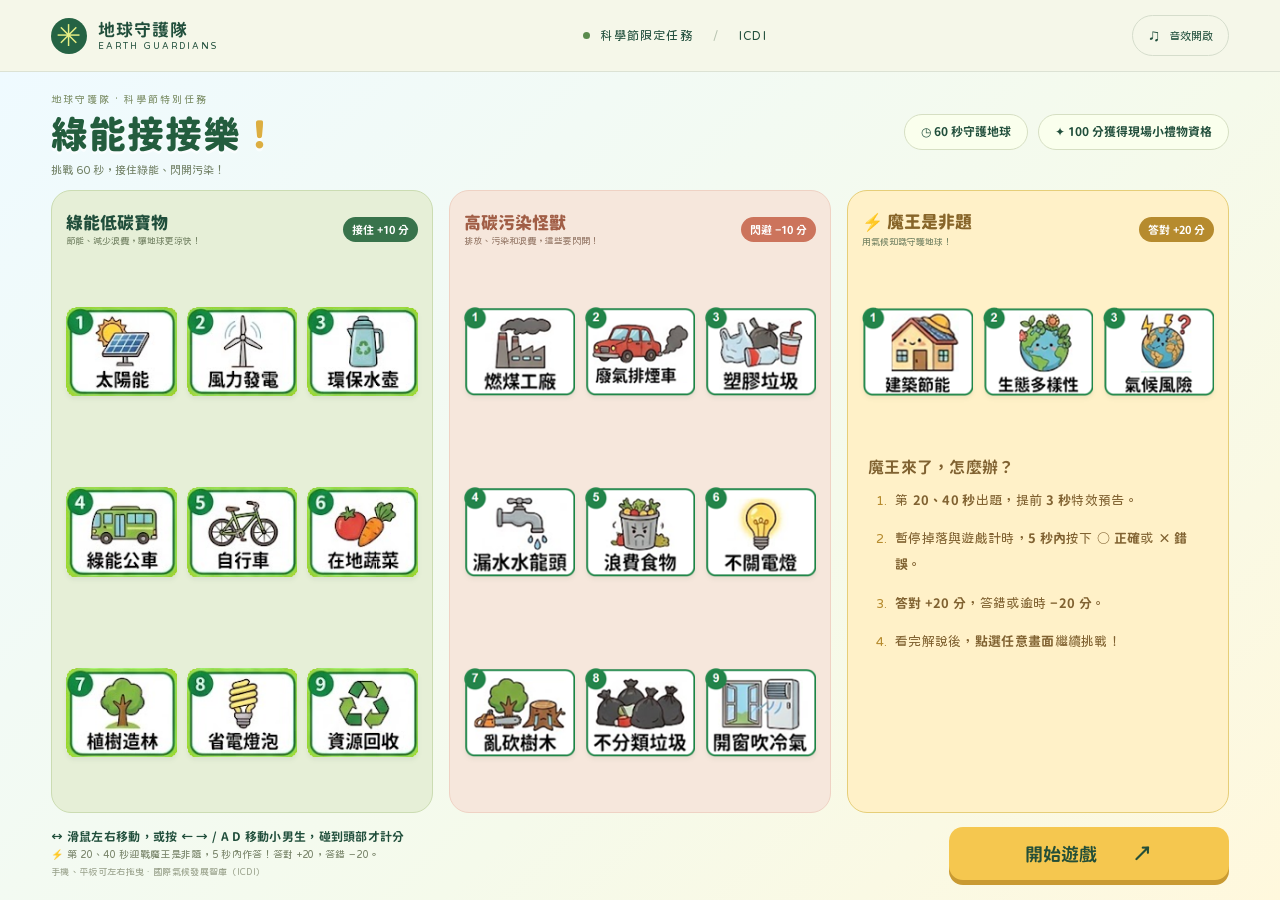
==== commit a98ed42f: "改善跨裝置遊戲體驗並更新正式網址 QR 碼 - 遊戲與結算畫面依手機、平板及電腦比例滿版顯示 - 調整觸控座標、頭部碰撞與旋轉螢幕後的布局 - 驗證不同尺寸下掉落道具不重疊 - 更新 QR 碼至正式遊" ====
--- a/index.html
+++ b/index.html
@@ -6,7 +6,7 @@
   <title>地球守護隊｜綠能接接樂</title>
   <link rel="preload" href="assets/fonts/guardian-text.woff2" as="font" type="font/woff2" crossorigin>
   <link rel="preload" href="assets/fonts/guardian-round-heavy.woff2" as="font" type="font/woff2" crossorigin>
-  <link rel="stylesheet" href="style.css"><link rel="stylesheet" href="landscape.css"><link rel="stylesheet" href="mission.css"><link rel="stylesheet" href="typography.css">
+  <link rel="stylesheet" href="style.css"><link rel="stylesheet" href="landscape.css"><link rel="stylesheet" href="mission.css"><link rel="stylesheet" href="typography.css"><link rel="stylesheet" href="responsive.css">
 </head>
 <body class="at-home">
 <header class="site-header"><a class="brand" href="./" aria-label="地球守護隊首頁"><span class="brand-mark">✳</span><span>地球守護隊<small>EARTH GUARDIANS</small></span></a><div class="event-label"><span></span> 科學節限定任務 <i> / </i> ICDI</div><button id="sound" class="icon-button" aria-label="關閉音效" aria-pressed="false">♫<span>音效開啟</span></button></header>
--- a/responsive.css
+++ b/responsive.css
@@ -0,0 +1,40 @@
+/* 任務開始後使用裝置可視區域，包含手機瀏海與底部手勢安全距離。 */
+body:not(.at-home){overflow:hidden;height:100dvh}
+body:not(.at-home) .site-header{display:none}
+body:not(.at-home) .layout{position:fixed;inset:0;display:block;padding:0;margin:0;max-width:none}
+body:not(.at-home) .game-column{width:100%;height:100%;max-width:none}
+body:not(.at-home) .game-topline,body:not(.at-home) .game-caption{display:none}
+body:not(.at-home) .game-shell{width:100%;height:100%;max-height:none;aspect-ratio:auto;border:0;border-radius:0;margin:0}
+body:not(.at-home) #sound{position:fixed;z-index:30;right:max(12px,env(safe-area-inset-right));top:max(12px,env(safe-area-inset-top))}
+body:not(.at-home) .site-header:has(#sound){display:contents}
+body:not(.at-home) .site-header .brand,body:not(.at-home) .site-header .event-label{display:none}
+body:not(.at-home) #sound{background:#fffffff0}
+body:not(.at-home) #sound span{display:none}
+.hud{top:max(12px,env(safe-area-inset-top));width:min(680px,calc(100% - 140px));left:50%;padding:8px 15px 14px}
+.hud small{font-size:10px}.hud b,.hud .timer b{font-size:28px}.hud span{font-size:11px}.hud button{width:40px;height:40px}
+.quit-button{left:max(12px,env(safe-area-inset-left));bottom:max(12px,env(safe-area-inset-bottom));font-size:12px;padding:10px 14px}
+.game-hint{bottom:max(18px,env(safe-area-inset-bottom));left:140px;right:12px;font-size:12px;letter-spacing:1px}
+.modal-backdrop{padding:max(18px,env(safe-area-inset-top)) max(18px,env(safe-area-inset-right)) max(18px,env(safe-area-inset-bottom)) max(18px,env(safe-area-inset-left));overflow:auto}
+.modal-backdrop .dialog{max-height:100%;overflow:auto;flex-shrink:0}
+.boss #question{font-size:clamp(17px,2.2vw,23px);line-height:1.7}
+.boss-time{display:flex;margin:10px auto}.boss-time span{font-size:32px}.boss-time small{font-size:12px}
+.boss-alert{font-size:16px;padding:9px}.boss .dialog-kicker{font-size:11px}
+.answer-buttons{max-width:420px;gap:16px}.answer-buttons button{font-size:52px;min-height:85px;padding:8px}.answer-buttons span{font-size:16px;padding:4px}
+.dialog p{font-size:15px;line-height:1.8}.boss-continue{font-size:15px;padding:13px 16px}
+.countdown b{font-size:100px}.countdown span,.countdown p{font-size:17px;padding:0 16px}
+.result{display:flex;justify-content:safe center;overflow:auto;padding:max(24px,env(safe-area-inset-top)) max(24px,env(safe-area-inset-right)) max(24px,env(safe-area-inset-bottom)) max(24px,env(safe-area-inset-left));gap:8px}
+.result>*{flex-shrink:0}.result-medal{font-size:56px;margin:0}.result>p{font-size:15px;max-width:540px;margin:0;line-height:1.7}.final-score b{font-size:76px}.result h2{font-size:28px;margin:0}.result .landing-badge{align-self:center}.result .reward{margin:8px 0;padding:14px}.reward b{font-size:17px}.reward p{font-size:15px}.result .primary-button{min-height:48px;font-size:17px}.resources{margin-top:12px;gap:18px}.resources button{font-size:12px}
+@media(max-width:600px){
+ .hud{left:max(10px,env(safe-area-inset-left));transform:none;width:calc(100% - 75px);max-width:420px;padding:7px 12px 13px}.hud small{font-size:10px}.hud b,.hud .timer b{font-size:26px}.hud .timer{padding:0 12px}.hud button{width:36px;height:36px}
+ .game-hint{bottom:calc(max(12px,env(safe-area-inset-bottom)) + 54px);left:8px;right:8px;font-size:11px}
+ .boss-warning{top:24%;gap:9px;padding:13px}.boss-warning strong{font-size:17px}.boss-warning small{font-size:10px}.boss-warning>b{font-size:40px}.warning-symbol{font-size:25px}
+ .boss .dialog{padding:20px 16px}.boss #question{font-size:18px;line-height:1.7;margin:15px 0}.answer-buttons{max-width:none}.boss-continue{margin-top:18px;min-height:48px}#boss-feedback h3{font-size:20px;line-height:1.5}
+ .result{gap:12px}.result h2{font-size:26px}.result .resources{flex-wrap:wrap;justify-content:center}.result .resources button{padding:10px}
+}
+@media(max-height:600px) and (min-aspect-ratio:1/1){
+ .hud{padding:3px 12px 10px;top:max(6px,env(safe-area-inset-top));max-width:430px}.hud b,.hud .timer b{font-size:22px}.hud small{font-size:8px}.hud button{height:32px;width:32px}
+ .result{display:grid;grid-template-columns:1fr 1fr;align-content:safe center;align-items:center;justify-items:center;gap:6px 24px;padding:18px max(30px,env(safe-area-inset-right)) 18px max(30px,env(safe-area-inset-left))}
+ .result .landing-badge,.result-medal,.result>p:first-of-type,.final-score,.result h2{grid-column:1}.result-medal{font-size:32px}.final-score b{font-size:50px}.result h2{font-size:22px}.result>p{font-size:12px}
+ #result-message{grid-column:2;grid-row:1/3}.result .reward{grid-column:2;grid-row:3/5;margin:0}.result .primary-button{grid-column:2;grid-row:5/7}.result .resources{grid-column:1/-1;margin:0;max-width:580px}
+ .boss .dialog{padding:12px 20px}.boss #question{font-size:16px;margin:8px 0}.boss-time{margin:3px auto}.boss-time span{font-size:24px}.answer-buttons button{min-height:60px;font-size:34px}.answer-buttons span{font-size:12px}.boss-alert{font-size:13px;padding:5px}.boss-continue{margin-top:9px}
+}
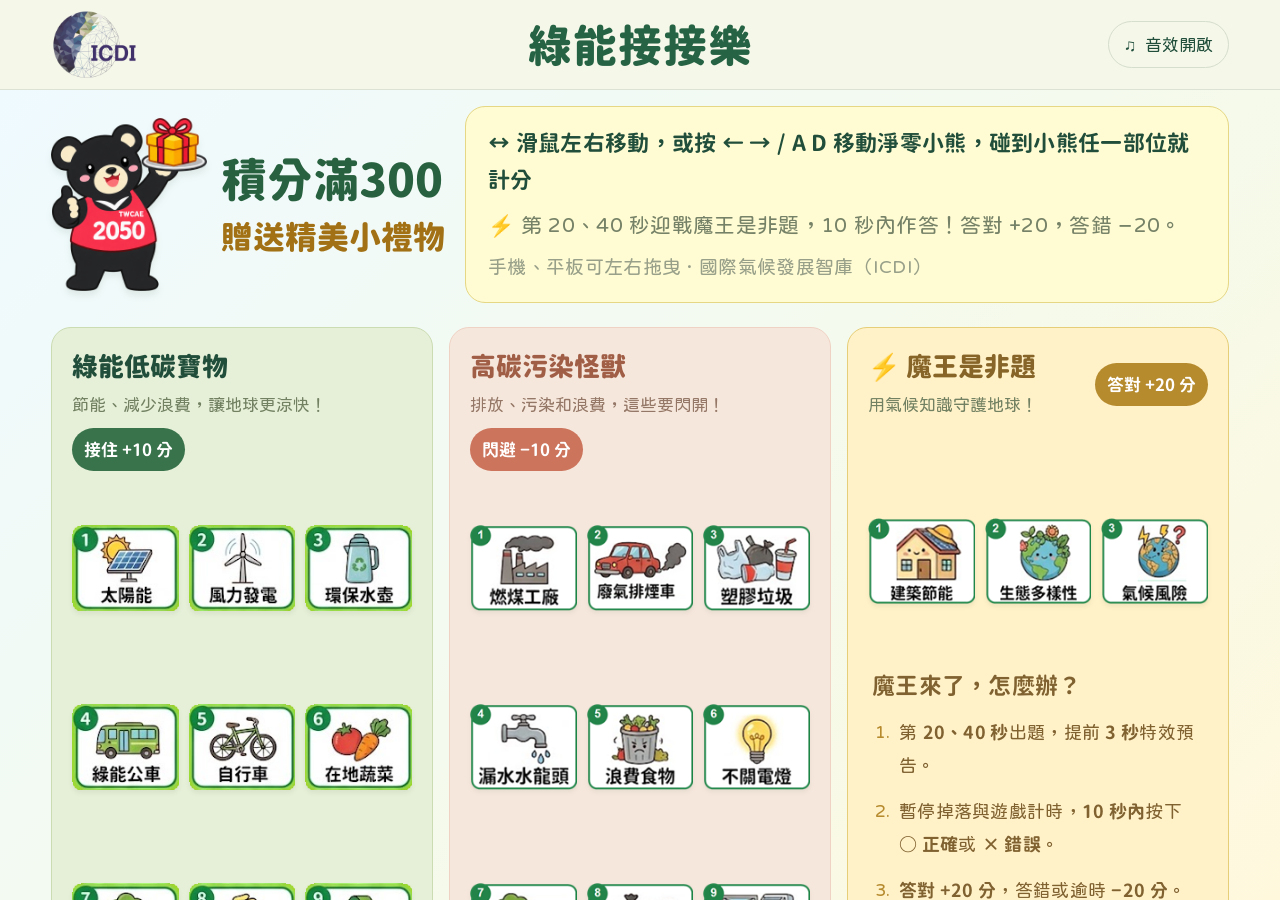
==== commit 8fed1e5d: "更新淨零小熊角色、遊戲規則與雙結局介面" ====
--- a/index.html
+++ b/index.html
@@ -6,17 +6,18 @@
   <title>地球守護隊｜綠能接接樂</title>
   <link rel="preload" href="assets/fonts/guardian-text.woff2" as="font" type="font/woff2" crossorigin>
   <link rel="preload" href="assets/fonts/guardian-round-heavy.woff2" as="font" type="font/woff2" crossorigin>
-  <link rel="stylesheet" href="style.css"><link rel="stylesheet" href="landscape.css"><link rel="stylesheet" href="mission.css"><link rel="stylesheet" href="typography.css"><link rel="stylesheet" href="responsive.css">
+  <link rel="stylesheet" href="style.css?v=20261103-home-gift-bear"><link rel="stylesheet" href="landscape.css?v=20261103-home-gift-bear"><link rel="stylesheet" href="mission.css?v=20261103-home-gift-bear"><link rel="stylesheet" href="typography.css?v=20261103-home-gift-bear"><link rel="stylesheet" href="responsive.css?v=20261103-home-gift-bear">
+<link rel="stylesheet" href="endings.css?v=20261103-endings4">
 </head>
 <body class="at-home">
-<header class="site-header"><a class="brand" href="./" aria-label="地球守護隊首頁"><span class="brand-mark">✳</span><span>地球守護隊<small>EARTH GUARDIANS</small></span></a><div class="event-label"><span></span> 科學節限定任務 <i> / </i> ICDI</div><button id="sound" class="icon-button" aria-label="關閉音效" aria-pressed="false">♫<span>音效開啟</span></button></header>
+<header class="site-header"><a class="brand" href="./" aria-label="ICDI 國際氣候發展智庫首頁"><img class="brand-logo" src="assets/icdi-logo.png" alt="ICDI 國際氣候發展智庫" width="120" height="94"></a><h1 class="site-title">綠能接接樂</h1><button id="sound" class="icon-button" aria-label="關閉音效" aria-pressed="false">♫<span>音效開啟</span></button></header>
 <main class="layout">
   <section class="intro">
     <div class="eyebrow"><span>MISSION 01</span> 小小行動，大大改變</div>
     <h1>給地球一個<br><span>涼快的未來。</span><svg class="title-star" viewBox="0 0 50 50" aria-hidden="true"><path d="M25 0 30 18 49 24 31 30 25 50 19 31 0 25 19 19Z" fill="#edb942"/></svg></h1>
     <p class="lead">綠能接接樂，守護行動開始！<br>和小特務一起接住好能量，讓低碳生活發生。</p>
-    <div class="mission-tags"><span>◷ 60 秒挑戰</span><span>✦ 100 分解鎖獎勵</span></div>
-    <div class="guide-box"><div class="guide-heading"><span>你的守護任務</span><small>HOW TO PLAY</small></div><div class="guide-row"><span class="guide-icon green">↙</span><div><b>接住綠能好夥伴</b><p>認出低碳寶物，累積地球的好能量。</p></div><strong class="positive">+10</strong></div><div class="guide-row"><span class="guide-icon coral">↗</span><div><b>閃開高碳污染怪</b><p>小心污染與浪費，別讓它們進籃子！</p></div><strong class="negative">−10</strong></div><div class="guide-row"><span class="guide-icon yellow">!</span><div><b>迎戰氣候知識魔王</b><p>第 20、40 秒，用是非題守護地球。</p></div><strong class="gold">±20</strong></div></div>
+    <div class="mission-tags"><span>◷ 60 秒挑戰</span><span>✦ 300 分解鎖獎勵</span></div>
+    <div class="guide-box"><div class="guide-heading"><span>你的守護任務</span><small>HOW TO PLAY</small></div><div class="guide-row"><span class="guide-icon green">↙</span><div><b>接住綠能好夥伴</b><p>認出低碳寶物，累積地球的好能量。</p></div><strong class="positive">+10</strong></div><div class="guide-row"><span class="guide-icon coral">↗</span><div><b>閃開高碳污染怪</b><p>小心污染與浪費，別讓它們碰到小熊！</p></div><strong class="negative">−10</strong></div><div class="guide-row"><span class="guide-icon yellow">!</span><div><b>迎戰氣候知識魔王</b><p>第 20、40 秒，用是非題守護地球。</p></div><strong class="gold">±20</strong></div></div>
     <button class="text-button" id="open-guide">查看所有寶物與污染怪 <span>↗</span></button>
     <div class="desktop-controls"><span>↔</span><p>滑鼠移動或 <kbd>←</kbd> <kbd>→</kbd> / <kbd>A</kbd> <kbd>D</kbd><small>手機、平板可直接左右拖曳小特務</small></p></div>
   </section>
@@ -24,18 +25,24 @@
     <div class="game-topline"><span><i></i> 地球降溫計畫</span><small>READY, SET, GREEN!</small></div>
     <div class="game-shell" id="game-shell">
       <canvas id="game" width="1280" height="720" tabindex="0" aria-label="使用左右方向鍵、滑鼠或觸控移動角色"></canvas>
-      <div class="hud" id="hud" hidden><div><small>綠能積分</small><b id="score">0</b><span> / 100</span></div><div class="timer"><small>剩餘時間</small><b id="time">60</b><span>秒</span></div><button id="pause" aria-label="暫停遊戲">Ⅱ</button><div class="progress"><i id="progress"></i></div></div>
+      <div class="hud" id="hud" hidden><div><small>綠能積分</small><b id="score">0</b><span> / 300</span></div><div class="timer"><small>剩餘時間</small><b id="time">60</b><span>秒</span></div><button id="pause" aria-label="暫停遊戲">Ⅱ</button><div class="progress"><i id="progress"></i></div></div>
       <section id="landing" class="screen landing">
-        <div class="home-heading"><div><span class="home-eyebrow">地球守護隊 · 科學節特別任務</span><h2>綠能接接樂<span>！</span></h2><p>挑戰 60 秒，接住綠能、閃開污染！</p></div><div class="home-summary"><span>◷ 60 秒守護地球</span><span>✦ 100 分獲得現場小禮物資格</span></div><div id="hero-art" class="hero-art" hidden></div></div>
-        <div class="education-panels"><section class="education-panel low-carbon"><div class="education-heading"><div><h3>綠能低碳寶物</h3><p>節能、減少浪費，讓地球更涼快！</p></div><strong>接住 +10 分</strong></div><div id="home-good" class="poster-grid"></div></section><section class="education-panel high-carbon"><div class="education-heading"><div><h3>高碳污染怪獸</h3><p>排放、污染和浪費，這些要閃開！</p></div><strong>閃避 −10 分</strong></div><div id="home-bad" class="poster-grid"></div></section><section class="education-panel boss-education" aria-label="魔王是非題遊戲規則"><div class="education-heading"><div><h3>⚡ 魔王是非題</h3><p>用氣候知識守護地球！</p></div><strong>答對 +20 分</strong></div><div class="poster-grid boss-guide-grid"><figure><img src="assets/cards/boss-1.png" alt="建築節能"></figure><figure><img src="assets/cards/boss-2.png" alt="生物多樣性"></figure><figure><img src="assets/cards/boss-3.png" alt="氣候風險"></figure><div class="boss-guide-rules"><h4>魔王來了，怎麼辦？</h4><ol><li>第 <b>20、40 秒</b>出題，提前 <b>3 秒</b>特效預告。</li><li>暫停掉落與遊戲計時，<b>5 秒內</b>按下 <b>○ 正確</b>或 <b>× 錯誤</b>。</li><li><b>答對 +20 分</b>，答錯或逾時 <b>−20 分</b>。</li><li>看完解說後，<b>點選任意畫面</b>繼續挑戰！</li></ol></div></div></section></div>
-        <div class="home-bottom"><div class="home-instructions"><b>↔ 滑鼠左右移動，或按 ← → / A D 移動小男生，碰到頭部才計分</b><span>⚡ 第 20、40 秒迎戰魔王是非題，5 秒內作答！答對 +20，答錯 −20。</span><small>手機、平板可左右拖曳 · 國際氣候發展智庫（ICDI）</small></div><button id="start" class="primary-button">開始遊戲 <span>↗</span></button><button id="mobile-guide" hidden>查看圖鑑</button></div>
+        <div class="home-heading"><div class="home-reward"><img src="assets/ending-win.png" alt="拿著禮物慶祝的淨零小熊"><div><strong>積分滿300</strong><span>贈送精美小禮物</span></div></div><div class="home-instructions"><b>↔ 滑鼠左右移動，或按 ← → / A D 移動淨零小熊，碰到小熊任一部位就計分</b><span>⚡ 第 20、40 秒迎戰魔王是非題，10 秒內作答！答對 +20，答錯 −20。</span><small>手機、平板可左右拖曳 · 國際氣候發展智庫（ICDI）</small></div><div id="hero-art" class="hero-art" hidden></div></div>
+        <div class="education-panels"><section class="education-panel low-carbon"><div class="education-heading"><div><h3>綠能低碳寶物</h3><p>節能、減少浪費，讓地球更涼快！</p></div><strong>接住 +10 分</strong></div><div id="home-good" class="poster-grid"></div></section><section class="education-panel high-carbon"><div class="education-heading"><div><h3>高碳污染怪獸</h3><p>排放、污染和浪費，這些要閃開！</p></div><strong>閃避 −10 分</strong></div><div id="home-bad" class="poster-grid"></div></section><section class="education-panel boss-education" aria-label="魔王是非題遊戲規則"><div class="education-heading"><div><h3>⚡ 魔王是非題</h3><p>用氣候知識守護地球！</p></div><strong>答對 +20 分</strong></div><div class="poster-grid boss-guide-grid"><figure><img src="assets/cards/boss-1.png" alt="建築節能"></figure><figure><img src="assets/cards/boss-2.png" alt="生物多樣性"></figure><figure><img src="assets/cards/boss-3.png" alt="氣候風險"></figure><div class="boss-guide-rules"><h4>魔王來了，怎麼辦？</h4><ol><li>第 <b>20、40 秒</b>出題，提前 <b>3 秒</b>特效預告。</li><li>暫停掉落與遊戲計時，<b>10 秒內</b>按下 <b>○ 正確</b>或 <b>× 錯誤</b>。</li><li><b>答對 +20 分</b>，答錯或逾時 <b>−20 分</b>。</li><li>看完解說後，<b>點選任意畫面</b>繼續挑戰！</li></ol></div></div></section></div>
+        <div class="home-bottom"><button id="start" class="primary-button">開始遊戲 <span>↗</span></button><button id="mobile-guide" hidden>查看圖鑑</button></div>
       </section>
-      <section id="countdown" class="screen countdown" hidden><span>準備好加入地球守護隊</span><b id="count-number">3</b><p>左右移動，用頭接綠能，閃開污染！</p></section>
+      <section id="countdown" class="screen countdown" hidden><span>準備好加入地球守護隊</span><b id="count-number">3</b><p>左右移動，用小熊接綠能，閃開污染！</p></section>
       <div id="boss-warning" class="boss-warning" role="status" aria-live="assertive" hidden><span class="warning-symbol">⚡</span><div><strong>魔王題即將登場！</strong><small>準備用氣候知識守護地球</small></div><b id="warning-number">3</b><span class="warning-unit">秒後</span></div>
       <section id="paused" class="screen modal-backdrop" hidden><div class="dialog"><span class="dialog-kicker">TAKE A BREATH</span><h2>地球也休息一下</h2><p>準備好了，就繼續守護任務吧！</p><button id="resume" class="primary-button">繼續挑戰 ▷</button><button id="restart" class="text-button">重新開始</button></div></section>
-      <section id="boss" class="screen modal-backdrop boss" hidden><div class="dialog"><div class="boss-alert">⚡ 魔王是非題時間</div><div class="boss-time" id="boss-clock"><span id="boss-seconds">5</span><small>秒內作答</small></div><small id="boss-category" class="dialog-kicker"></small><h2 id="question"></h2><div class="answer-buttons"><button id="true" aria-label="答案正確">○<span>正確</span></button><button id="false" aria-label="答案錯誤">×<span>錯誤</span></button></div><div id="boss-feedback" hidden><h3 id="feedback-title"></h3><p id="explanation"></p><strong id="boss-points"></strong><button id="boss-continue" class="boss-continue">點選任意畫面，繼續挑戰 ▷</button></div></div></section>
-      <section id="result" class="screen result" hidden><span class="landing-badge">MISSION COMPLETE</span><div class="result-medal" id="result-medal">🏅</div><p>本次守護行動，收集了</p><div class="final-score"><b id="final-score">0</b><span>分</span></div><h2 id="result-title"></h2><p id="result-message"></p><div id="reward" class="reward"><b>挑戰達標獎勵</b><p>現場會提供精美小禮物！</p></div><button id="again" class="primary-button">再玩一次 <span>↻</span></button><div class="resources"><div class="icdi">ICDI<small>國際氣候發展智庫</small></div><button id="resources" class="text-button">科普資源與 QR Code ↗</button></div></section>
-      <span id="game-hint" class="game-hint" hidden>← 左右移動，用頭接綠能、閃開污染 →</span>
+      <section id="boss" class="screen modal-backdrop boss" hidden><div class="dialog"><div class="boss-alert">⚡ 魔王是非題時間</div><div class="boss-time" id="boss-clock"><span id="boss-seconds">10</span><small>秒內作答</small></div><small id="boss-category" class="dialog-kicker"></small><h2 id="question"></h2><div class="answer-buttons"><button id="true" aria-label="答案正確">○<span>正確</span></button><button id="false" aria-label="答案錯誤">×<span>錯誤</span></button></div><div id="boss-feedback" hidden><h3 id="feedback-title"></h3><p id="explanation"></p><strong id="boss-points"></strong><button id="boss-continue" class="boss-continue">點選任意畫面，繼續挑戰 ▷</button></div></div></section>
+      <section id="result" class="screen result" hidden aria-label="守護任務結算">
+        <div class="ending-card">
+          <div class="ending-summary"><div id="result-medal" class="ending-medal" aria-hidden="true">🏅</div><div class="ending-banner">任務完成！</div><p class="ending-caption">本次守護行動，收集了</p><div class="final-score"><b id="final-score">0</b><span>分</span></div><h2 id="result-title" class="ending-title"></h2></div>
+          <div class="ending-scene"><img id="ending-bear" class="ending-bear" src="assets/ending-encourage.png" alt="揮手鼓勵的淨零小熊" width="480" height="600"><div class="ending-bubble"><span id="ending-cheer" class="ending-cheer">再試一次！</span><p id="result-message"></p><div id="reward" class="reward"><strong>🎁 達標獎勵</strong><small>請向現場工作人員出示本畫面。</small></div></div></div>
+          <div class="ending-actions"><button id="again" class="primary-button">重新開始 <span>↻</span></button></div>
+        </div>
+      </section>
+      <span id="game-hint" class="game-hint" hidden>← 左右移動，用小熊接綠能、閃開污染 →</span>
       <button id="quit" class="quit-button" hidden aria-label="中途退出並返回首頁">↶ 中途退出</button>
     </div>
     <div class="game-caption"><span>✧ 每接住一份綠能，都是一份改變。</span><span>01 / EARTH</span></div>
@@ -43,7 +50,7 @@
 </main>
 <footer class="site-footer"><div><b>ICDI</b><span>國際氣候發展智庫</span></div><p>一起把氣候知識，變成守護地球的超能力。</p><span>為地球，玩真的。↗</span></footer>
 <dialog id="guide-dialog"><div class="modal-header"><div><span class="eyebrow">FIELD GUIDE</span><h2>守護隊圖鑑</h2></div><button class="close-button" data-close aria-label="關閉圖鑑">×</button></div><p>認識海報上的道具：接住低碳寶物，閃開高污染物！</p><h3 class="positive">綠能低碳寶物 · +10 分</h3><div id="good-gallery" class="gallery"></div><h3 class="negative">高碳污染怪獸 · −10 分</h3><div id="bad-gallery" class="gallery"></div></dialog>
-<dialog id="resource-dialog"><div class="modal-header"><h2>繼續你的低碳探索</h2><button class="close-button" data-close aria-label="關閉資源視窗">×</button></div><p>認識氣候行動，從每天的小選擇開始。</p><img class="poster-qr" src="assets/poster-qr.png" alt="原海報提供的線上再玩一次 QR Code"><small>海報原附 QR Code · 線上再玩一次</small><a class="primary-button" href="https://icdi.network/publication/" target="_blank" rel="noopener noreferrer">前往 ICDI 探索科普資源 ↗</a><p class="resource-note">科普資料與下載項目以 ICDI 官方網站提供內容為準。</p></dialog>
+
 <audio id="bgm" src="assets/audio/marimba-adventure.mp3" preload="auto" loop></audio>
 <script src="art.js"></script><script src="game.js"></script>
 </body></html>
--- a/style.css
+++ b/style.css
@@ -1,2 +1,2 @@
 /* 字型使用 typography.css 中的本機免費圓體。 */
-:root{--ink:#204e3b;--green:#256344;--lime:#e7ef84;--yellow:#f8d45b;--coral:#dc6755;--cream:#f7f8ed}*{box-sizing:border-box}body{margin:0;background:var(--cream);color:var(--ink);font-family:'Noto Sans TC',sans-serif}button,a{-webkit-tap-highlight-color:transparent}button{font:inherit;cursor:pointer}button:focus-visible,a:focus-visible{outline:3px solid #ed9c2d;outline-offset:5px}button{color:inherit}a{color:inherit;text-decoration:none}[hidden]{display:none!important}.site-header{height:106px;max-width:1280px;margin:auto;padding:0 54px;display:flex;align-items:center;justify-content:space-between;border-bottom:1px solid #dce2d4}.brand{display:flex;gap:11px;align-items:center;font-weight:900;font-size:20px;letter-spacing:1px}.brand small{display:block;font-size:9px;letter-spacing:2px;margin-top:3px}.brand-mark{background:var(--green);color:var(--lime);width:43px;height:43px;border-radius:50%;display:grid;place-items:center;font-size:37px}.event-label{font-size:12px;letter-spacing:1.2px;display:flex;gap:10px;align-items:center}.event-label span,.game-topline i{width:7px;height:7px;background:#5a8b4d;border-radius:50%;display:inline-block}.event-label i{color:#b7c3b0;margin:0 10px}.icon-button{border:1px solid #d5ddcc;background:transparent;border-radius:30px;padding:9px 15px;font-size:17px;display:flex;gap:8px;align-items:center}.icon-button span{font-size:11px}.layout{max-width:1120px;padding:42px 50px 47px;margin:auto;display:grid;grid-template-columns:1fr 400px;gap:91px;align-items:center}.intro{padding-bottom:8px}.eyebrow{font-size:11px;letter-spacing:1.8px;font-weight:600;display:flex;gap:13px;align-items:center}.eyebrow span{background:#e5ebd8;padding:5px 8px;border-radius:4px;letter-spacing:1px;font-size:9px}h1{font-size:clamp(34px,3.6vw,49px);line-height:1.42;letter-spacing:-1.8px;margin:24px 0 19px;font-weight:900;position:relative}h1>span{color:#709343}.title-star{position:absolute;width:33px;top:5px;margin-left:25px;transform:rotate(12deg)}.lead{color:#6c7968;font-size:13px;line-height:2;letter-spacing:.2px}.mission-tags{display:flex;gap:8px;margin:24px 0 30px}.mission-tags span{border:1px solid #d8dfca;padding:7px 12px;border-radius:25px;font-size:10px;font-weight:600}.guide-box{border-top:1px solid #d7decd;border-bottom:1px solid #d7decd;padding:18px 0 8px}.guide-heading{display:flex;justify-content:space-between;align-items:center;font-size:12px;font-weight:700;margin-bottom:21px}.guide-heading small{font-size:8px;letter-spacing:1.6px;color:#839078}.guide-row{display:flex;gap:13px;align-items:center;margin:0 0 21px}.guide-icon{width:35px;height:35px;display:grid;place-items:center;border-radius:12px;font-size:24px;font-weight:700}.green{background:#e0e9ce}.coral{background:#f7e3d7}.yellow{background:#f8edbb}.guide-row b{font-size:12px}.guide-row p{font-size:10px;color:#7e8874;margin:5px 0 0}.guide-row strong{margin-left:auto;font-size:20px;letter-spacing:-1px}.positive{color:#4c854d}.negative{color:#d77762}.gold{color:#b58d32}.text-button{background:none;border:0;padding:13px 0;font-size:11px;font-weight:600}.text-button span{margin-left:15px}.desktop-controls{display:flex;gap:14px;align-items:center;color:#79866e;margin-top:21px}.desktop-controls>span{font-size:25px}.desktop-controls p{font-size:10px;line-height:2}.desktop-controls small{display:block;font-size:10px}kbd{font:inherit;border:1px solid #d7dfcc;padding:2px 5px;border-radius:3px;background:#fff}.game-topline{display:flex;justify-content:space-between;font-size:10px;margin:0 5px 12px;letter-spacing:.7px}.game-topline i{margin-right:6px;width:6px;height:6px}.game-topline small{font-size:8px;letter-spacing:1.3px;color:#86937a}.game-shell{position:relative;width:100%;aspect-ratio:9/16;background:#dfeaba;border:7px solid white;border-radius:29px;overflow:hidden;box-shadow:0 20px 50px #31523814,0 0 0 1px #dce2d1;isolation:isolate;touch-action:none}canvas{width:100%;height:100%;display:block}.screen{position:absolute;inset:0;display:flex;flex-direction:column;align-items:center;text-align:center;animation:appear .25s ease}.landing{padding:37px 24px 14px;background:linear-gradient(#eef3d1e8,#e7efc145 65%,#f4f5dfe8)}.landing-badge{font-size:9px;letter-spacing:1px;background:#ffffffa6;border:1px solid #ffffffb0;border-radius:20px;padding:7px 12px;font-weight:700}.landing h2{font-size:45px;letter-spacing:-3px;line-height:1.25;margin:19px 0 9px;font-weight:900;transform:rotate(-3deg);color:#235d3e;text-shadow:2px 3px #fff}.landing h2 span{display:block;color:#47804a;font-size:55px}.landing h2 em{position:absolute;font-size:67px;top:41px;right:-27px;color:#e2a947;font-style:normal;transform:rotate(8deg)}.landing-sub{font-size:12px;letter-spacing:2px;font-weight:700;margin:6px 0}.hero-art{width:calc(100% + 35px);flex:1;min-height:110px;display:flex;align-items:center}.hero-art svg{width:100%;max-height:245px;overflow:visible;animation:bob 4s ease-in-out infinite}.mission-note span{font-weight:800;font-size:15px}.mission-note small{display:block;font-size:10px;color:#7b886a;margin:8px 0 19px;letter-spacing:1px}.primary-button{border:none;border-radius:14px;background:var(--green);color:white;padding:17px 22px;width:100%;font-size:15px;font-weight:700;box-shadow:0 5px 0 #184e34;display:flex;justify-content:center;align-items:center;gap:35px;transition:transform .15s,background .15s}.primary-button:hover{background:#35784d;transform:translateY(-2px)}.primary-button:active{transform:translateY(3px);box-shadow:0 2px 0 #184e34}.primary-button span{font-size:21px}.landing-foot{font-size:9px;color:#829071;margin:15px 0 4px}.game-caption{display:flex;justify-content:space-between;font-size:9px;color:#8b967e;margin:15px 4px 0}.game-caption span:last-child{font-size:8px;letter-spacing:1px}.site-footer{max-width:1172px;margin:auto;padding:24px 30px;border-top:1px solid #dce2d4;display:flex;justify-content:space-between;align-items:center;font-size:10px;color:#7b8771}.site-footer div{display:flex;align-items:center;gap:9px}.site-footer b{font-size:23px;letter-spacing:-1px;color:#476b48}.site-footer p{font-size:10px}.site-footer>span{font-size:11px;color:#58744b}.hud{position:absolute;left:17px;right:17px;top:17px;display:flex;align-items:center;gap:10px;background:#fffffff2;border-radius:17px;padding:12px 15px 17px;box-shadow:0 5px 18px #2452360c}.hud>div:first-child{flex:1}.hud small{display:block;font-size:9px;letter-spacing:1px}.hud b{font-size:28px;line-height:1.4}.hud span{font-size:11px;color:#8a967e}.hud .timer{padding:0 12px;border-left:1px solid #e3e9d8}.hud .timer b{font-size:25px}.hud button{border:0;background:#eff3df;border-radius:10px;width:30px;height:34px;font-weight:bold}.progress{position:absolute;left:14px;right:14px;height:3px;bottom:7px;background:#e7ecd9;border-radius:4px;overflow:hidden}.progress i{display:block;height:100%;background:#88af59;width:100%;transition:width .2s}.game-hint{position:absolute;bottom:12px;left:0;right:0;text-align:center;font-size:10px;color:#f9ffeb;letter-spacing:2px;pointer-events:none}.countdown{background:#eff4d6b8;justify-content:center;backdrop-filter:blur(4px)}.countdown b{font-size:120px;line-height:1.4;color:var(--green);text-shadow:5px 5px #fff}.countdown span,.countdown p{font-size:13px;font-weight:700}.modal-backdrop{justify-content:center;padding:18px;background:#183c32a6;backdrop-filter:blur(6px)}.dialog{background:#fcfbed;border-radius:24px;padding:28px 22px;width:100%;box-shadow:0 15px 30px #142e3426}.dialog h2{font-size:23px}.dialog p{font-size:12px;line-height:1.8;color:#6f8069}.dialog-kicker{font-size:9px;letter-spacing:2px;color:#8d9b77;font-weight:700}.dialog .primary-button{margin-top:25px}.boss .dialog{border:3px solid #f7ca59;padding:25px 18px}.boss-alert{background:#db6854;color:white;border-radius:25px;padding:9px;font-size:14px;font-weight:800;animation:pulse 1s infinite}.boss-time{margin:12px auto;display:flex;justify-content:center;gap:8px;align-items:baseline}.boss-time span{font-size:34px;font-weight:900;color:#d36d42}.boss-time small{font-size:10px}.boss #question{font-size:17px;line-height:1.8;margin:13px 0 20px}.answer-buttons{display:flex;gap:14px}.answer-buttons button{flex:1;background:#e3edc9;border:0;border-radius:17px;color:#36724d;font-size:60px;font-weight:800;line-height:1.1;padding:10px}.answer-buttons button:last-child{background:#fae0cc;color:#ca644e}.answer-buttons span{display:block;font-size:14px;padding:7px}.boss-feedback h3{font-size:20px}.boss-feedback strong{font-size:30px}.boss-feedback small,#boss-feedback small{display:block;font-size:10px;color:#839275;margin-top:12px}#boss-points{font-size:32px}.result{padding:28px 23px 18px;background:#f4f6e2ed;justify-content:center}.result-medal{font-size:60px;margin:14px 0 0}.result>p{font-size:12px;line-height:1.8;margin:10px 0;color:#738467}.final-score b{font-size:72px;line-height:1.2;letter-spacing:-4px;color:#34754b}.final-score span{font-size:13px;padding-left:8px}.result h2{font-size:23px;line-height:1.4;margin:8px 0}.reward{width:100%;border:1px dashed #b49c43;background:#fff3bb;border-radius:12px;padding:13px;margin:12px 0 20px}.reward b{font-size:14px}.reward p{font-size:12px;line-height:1.8;margin:8px 0}.reward small{font-size:8px;color:#9b8b4d}.resources{margin-top:24px;width:100%;display:flex;align-items:center;justify-content:space-between}.icdi{font-size:22px;font-weight:800;line-height:1}.icdi small{display:block;font-size:7px;margin-top:6px}.resources button{font-size:9px}dialog{border:1px solid #dde6ce;border-radius:23px;width:min(650px,94vw);max-height:88dvh;background:#fafbed;color:var(--ink);padding:28px}dialog::backdrop{background:#183c32a6;backdrop-filter:blur(5px)}.modal-header{display:flex;justify-content:space-between;align-items:center}.modal-header h2{margin:9px 0}.close-button{border:0;background:#e8eed7;border-radius:50%;font-size:25px;width:35px;height:35px}dialog>p{font-size:12px;color:#75836b;line-height:1.8}dialog h3{font-size:15px;margin-top:25px}.gallery{display:grid;grid-template-columns:repeat(3,1fr);gap:10px}.gallery figure{margin:0;background:white;border-radius:13px;padding:10px;text-align:center}.gallery svg{height:64px;width:80px}.gallery figcaption{font-size:11px;margin-top:7px}#resource-dialog{text-align:center;width:380px}#resource-dialog>small{display:block;font-size:10px;margin:4px 0 25px}.poster-qr{width:150px;height:150px;object-fit:contain;margin:15px auto;display:block}.resource-note{font-size:9px!important}.shake{animation:shake .25s linear}.danger .timer b{color:#d55e49}@keyframes appear{from{opacity:0;transform:translateY(8px)}to{opacity:1;transform:translateY(0)}}@keyframes bob{50%{transform:translateY(-7px) rotate(1deg)}}@keyframes pulse{50%{opacity:.8}}@keyframes shake{25%{transform:translateX(-4px)}75%{transform:translateX(4px)}}@media(min-width:1450px){.layout{padding-top:55px;padding-bottom:55px;grid-template-columns:1fr 420px;max-width:1160px}}@media(max-width:950px){.layout{gap:35px;padding:30px;grid-template-columns:1fr 360px}.site-header{padding:0 30px;height:85px}h1{font-size:36px}.title-star{display:none}.event-label{font-size:10px}.guide-row p{font-size:9px}.guide-row{gap:9px}}@media(max-width:720px){.site-header{height:69px;padding:0 20px}.brand{font-size:15px}.brand small{font-size:7px}.brand-mark{width:34px;height:34px;font-size:28px}.event-label{display:none}.icon-button{padding:7px 12px}.layout{display:flex;flex-direction:column;padding:20px 16px 28px;gap:22px}.intro{display:none}.game-column{width:min(100%,410px)}.game-topline{margin-bottom:10px}.game-shell{max-height:calc(100dvh - 130px);width:auto;aspect-ratio:9/16;margin:auto;border-width:5px;border-radius:24px}.game-caption{font-size:8px}.site-footer{padding:20px;gap:14px;flex-wrap:wrap;justify-content:center}.site-footer p{display:none}.site-footer>span{font-size:9px}.landing{padding:27px 22px 12px}.landing h2{font-size:40px;margin-top:14px}.landing h2 span{font-size:48px}.landing-sub{font-size:10px}.hero-art svg{max-height:210px}.mission-note span{font-size:13px}.mission-note small{margin:6px 0 14px}.primary-button{padding:13px 18px;font-size:14px}.landing-foot{font-size:8px}.result{padding:18px}.result-medal{font-size:45px;margin-top:10px}.final-score b{font-size:60px}.result h2{font-size:20px}.reward{margin:10px 0 16px;padding:10px}.resources{margin-top:18px}.boss #question{font-size:15px}.dialog{padding:21px 18px}}@media(max-height:690px) and (max-width:720px){.landing{padding-top:17px}.landing h2{font-size:32px;margin:10px 0 5px}.landing h2 span{font-size:40px}.landing h2 em{font-size:50px;top:32px}.landing-badge{font-size:8px;padding:5px 9px}.hero-art svg{max-height:155px}.mission-note small{margin-bottom:10px}.result-medal{font-size:32px}.result h2{font-size:17px}.result>p{font-size:10px;margin:5px 0}.final-score b{font-size:46px}.reward p{font-size:10px;margin:4px 0}.resources{margin-top:12px}.boss #question{font-size:13px}.boss .dialog{padding:15px}.boss-time{margin:5px auto}.boss-time span{font-size:27px}}@media(prefers-reduced-motion:reduce){*{animation:none!important;transition:none!important}}
+:root{--ink:#204e3b;--green:#256344;--lime:#e7ef84;--yellow:#f8d45b;--coral:#dc6755;--cream:#f7f8ed}*{box-sizing:border-box}body{margin:0;background:var(--cream);color:var(--ink);font-family:'Noto Sans TC',sans-serif}button,a{-webkit-tap-highlight-color:transparent}button{font:inherit;cursor:pointer}button:focus-visible,a:focus-visible{outline:3px solid #ed9c2d;outline-offset:5px}button{color:inherit}a{color:inherit;text-decoration:none}[hidden]{display:none!important}.site-header{height:106px;max-width:1280px;margin:auto;padding:0 54px;display:flex;align-items:center;justify-content:space-between;border-bottom:1px solid #dce2d4}.brand{display:flex;gap:11px;align-items:center;font-weight:900;font-size:20px;letter-spacing:1px}.brand small{display:block;font-size:17px;letter-spacing:2px;margin-top:3px}.brand-mark{background:var(--green);color:var(--lime);width:43px;height:43px;border-radius:50%;display:grid;place-items:center;font-size:37px}.event-label{font-size:17px;letter-spacing:1.2px;display:flex;gap:10px;align-items:center}.event-label span,.game-topline i{width:7px;height:7px;background:#5a8b4d;border-radius:50%;display:inline-block}.event-label i{color:#b7c3b0;margin:0 10px}.icon-button{border:1px solid #d5ddcc;background:transparent;border-radius:30px;padding:9px 15px;font-size:17px;display:flex;gap:8px;align-items:center}.icon-button span{font-size:17px}.layout{max-width:1120px;padding:42px 50px 47px;margin:auto;display:grid;grid-template-columns:1fr 400px;gap:91px;align-items:center}.intro{padding-bottom:8px}.eyebrow{font-size:17px;letter-spacing:1.8px;font-weight:600;display:flex;gap:13px;align-items:center}.eyebrow span{background:#e5ebd8;padding:5px 8px;border-radius:4px;letter-spacing:1px;font-size:17px}h1{font-size:clamp(34px,3.6vw,49px);line-height:1.42;letter-spacing:-1.8px;margin:24px 0 19px;font-weight:900;position:relative}h1>span{color:#709343}.title-star{position:absolute;width:33px;top:5px;margin-left:25px;transform:rotate(12deg)}.lead{color:#6c7968;font-size:17px;line-height:2;letter-spacing:.2px}.mission-tags{display:flex;gap:8px;margin:24px 0 30px}.mission-tags span{border:1px solid #d8dfca;padding:7px 12px;border-radius:25px;font-size:17px;font-weight:600}.guide-box{border-top:1px solid #d7decd;border-bottom:1px solid #d7decd;padding:18px 0 8px}.guide-heading{display:flex;justify-content:space-between;align-items:center;font-size:17px;font-weight:700;margin-bottom:21px}.guide-heading small{font-size:17px;letter-spacing:1.6px;color:#839078}.guide-row{display:flex;gap:13px;align-items:center;margin:0 0 21px}.guide-icon{width:35px;height:35px;display:grid;place-items:center;border-radius:12px;font-size:24px;font-weight:700}.green{background:#e0e9ce}.coral{background:#f7e3d7}.yellow{background:#f8edbb}.guide-row b{font-size:17px}.guide-row p{font-size:17px;color:#7e8874;margin:5px 0 0}.guide-row strong{margin-left:auto;font-size:20px;letter-spacing:-1px}.positive{color:#4c854d}.negative{color:#d77762}.gold{color:#b58d32}.text-button{background:none;border:0;padding:13px 0;font-size:17px;font-weight:600}.text-button span{margin-left:15px}.desktop-controls{display:flex;gap:14px;align-items:center;color:#79866e;margin-top:21px}.desktop-controls>span{font-size:25px}.desktop-controls p{font-size:17px;line-height:2}.desktop-controls small{display:block;font-size:17px}kbd{font:inherit;border:1px solid #d7dfcc;padding:2px 5px;border-radius:3px;background:#fff}.game-topline{display:flex;justify-content:space-between;font-size:17px;margin:0 5px 12px;letter-spacing:.7px}.game-topline i{margin-right:6px;width:6px;height:6px}.game-topline small{font-size:17px;letter-spacing:1.3px;color:#86937a}.game-shell{position:relative;width:100%;aspect-ratio:9/16;background:#dfeaba;border:7px solid white;border-radius:29px;overflow:hidden;box-shadow:0 20px 50px #31523814,0 0 0 1px #dce2d1;isolation:isolate;touch-action:none}canvas{width:100%;height:100%;display:block}.screen{position:absolute;inset:0;display:flex;flex-direction:column;align-items:center;text-align:center;animation:appear .25s ease}.landing{padding:37px 24px 14px;background:linear-gradient(#eef3d1e8,#e7efc145 65%,#f4f5dfe8)}.landing-badge{font-size:17px;letter-spacing:1px;background:#ffffffa6;border:1px solid #ffffffb0;border-radius:20px;padding:7px 12px;font-weight:700}.landing h2{font-size:45px;letter-spacing:-3px;line-height:1.25;margin:19px 0 9px;font-weight:900;transform:rotate(-3deg);color:#235d3e;text-shadow:2px 3px #fff}.landing h2 span{display:block;color:#47804a;font-size:55px}.landing h2 em{position:absolute;font-size:67px;top:41px;right:-27px;color:#e2a947;font-style:normal;transform:rotate(8deg)}.landing-sub{font-size:17px;letter-spacing:2px;font-weight:700;margin:6px 0}.hero-art{width:calc(100% + 35px);flex:1;min-height:110px;display:flex;align-items:center}.hero-art svg{width:100%;max-height:245px;overflow:visible;animation:bob 4s ease-in-out infinite}.mission-note span{font-weight:800;font-size:17px}.mission-note small{display:block;font-size:17px;color:#7b886a;margin:8px 0 19px;letter-spacing:1px}.primary-button{border:none;border-radius:14px;background:var(--green);color:white;padding:17px 22px;width:100%;font-size:17px;font-weight:700;box-shadow:0 5px 0 #184e34;display:flex;justify-content:center;align-items:center;gap:35px;transition:transform .15s,background .15s}.primary-button:hover{background:#35784d;transform:translateY(-2px)}.primary-button:active{transform:translateY(3px);box-shadow:0 2px 0 #184e34}.primary-button span{font-size:21px}.landing-foot{font-size:17px;color:#829071;margin:15px 0 4px}.game-caption{display:flex;justify-content:space-between;font-size:17px;color:#8b967e;margin:15px 4px 0}.game-caption span:last-child{font-size:17px;letter-spacing:1px}.site-footer{max-width:1172px;margin:auto;padding:24px 30px;border-top:1px solid #dce2d4;display:flex;justify-content:space-between;align-items:center;font-size:17px;color:#7b8771}.site-footer div{display:flex;align-items:center;gap:9px}.site-footer b{font-size:23px;letter-spacing:-1px;color:#476b48}.site-footer p{font-size:17px}.site-footer>span{font-size:17px;color:#58744b}.hud{position:absolute;left:17px;right:17px;top:17px;display:flex;align-items:center;gap:10px;background:#fffffff2;border-radius:17px;padding:12px 15px 17px;box-shadow:0 5px 18px #2452360c}.hud>div:first-child{flex:1}.hud small{display:block;font-size:17px;letter-spacing:1px}.hud b{font-size:28px;line-height:1.4}.hud span{font-size:17px;color:#8a967e}.hud .timer{padding:0 12px;border-left:1px solid #e3e9d8}.hud .timer b{font-size:25px}.hud button{border:0;background:#eff3df;border-radius:10px;width:30px;height:34px;font-weight:bold}.progress{position:absolute;left:14px;right:14px;height:3px;bottom:7px;background:#e7ecd9;border-radius:4px;overflow:hidden}.progress i{display:block;height:100%;background:#88af59;width:100%;transition:width .2s}.game-hint{position:absolute;bottom:12px;left:0;right:0;text-align:center;font-size:17px;color:#f9ffeb;letter-spacing:2px;pointer-events:none}.countdown{background:#eff4d6b8;justify-content:center;backdrop-filter:blur(4px)}.countdown b{font-size:120px;line-height:1.4;color:var(--green);text-shadow:5px 5px #fff}.countdown span,.countdown p{font-size:17px;font-weight:700}.modal-backdrop{justify-content:center;padding:18px;background:#183c32a6;backdrop-filter:blur(6px)}.dialog{background:#fcfbed;border-radius:24px;padding:28px 22px;width:100%;box-shadow:0 15px 30px #142e3426}.dialog h2{font-size:23px}.dialog p{font-size:17px;line-height:1.8;color:#6f8069}.dialog-kicker{font-size:17px;letter-spacing:2px;color:#8d9b77;font-weight:700}.dialog .primary-button{margin-top:25px}.boss .dialog{border:3px solid #f7ca59;padding:25px 18px}.boss-alert{background:#db6854;color:white;border-radius:25px;padding:9px;font-size:17px;font-weight:800;animation:pulse 1s infinite}.boss-time{margin:12px auto;display:flex;justify-content:center;gap:8px;align-items:baseline}.boss-time span{font-size:34px;font-weight:900;color:#d36d42}.boss-time small{font-size:17px}.boss #question{font-size:17px;line-height:1.8;margin:13px 0 20px}.answer-buttons{display:flex;gap:14px}.answer-buttons button{flex:1;background:#e3edc9;border:0;border-radius:17px;color:#36724d;font-size:60px;font-weight:800;line-height:1.1;padding:10px}.answer-buttons button:last-child{background:#fae0cc;color:#ca644e}.answer-buttons span{display:block;font-size:17px;padding:7px}.boss-feedback h3{font-size:20px}.boss-feedback strong{font-size:30px}.boss-feedback small,#boss-feedback small{display:block;font-size:17px;color:#839275;margin-top:12px}#boss-points{font-size:32px}.result{padding:28px 23px 18px;background:#f4f6e2ed;justify-content:center}.result-medal{font-size:60px;margin:14px 0 0}.result>p{font-size:17px;line-height:1.8;margin:10px 0;color:#738467}.final-score b{font-size:72px;line-height:1.2;letter-spacing:-4px;color:#34754b}.final-score span{font-size:17px;padding-left:8px}.result h2{font-size:23px;line-height:1.4;margin:8px 0}.reward{width:100%;border:1px dashed #b49c43;background:#fff3bb;border-radius:12px;padding:13px;margin:12px 0 20px}.reward b{font-size:17px}.reward p{font-size:17px;line-height:1.8;margin:8px 0}.reward small{font-size:17px;color:#9b8b4d}.resources{margin-top:24px;width:100%;display:flex;align-items:center;justify-content:space-between}.icdi{font-size:22px;font-weight:800;line-height:1}.icdi small{display:block;font-size:17px;margin-top:6px}.resources button{font-size:17px}dialog{border:1px solid #dde6ce;border-radius:23px;width:min(650px,94vw);max-height:88dvh;background:#fafbed;color:var(--ink);padding:28px}dialog::backdrop{background:#183c32a6;backdrop-filter:blur(5px)}.modal-header{display:flex;justify-content:space-between;align-items:center}.modal-header h2{margin:9px 0}.close-button{border:0;background:#e8eed7;border-radius:50%;font-size:25px;width:35px;height:35px}dialog>p{font-size:17px;color:#75836b;line-height:1.8}dialog h3{font-size:17px;margin-top:25px}.gallery{display:grid;grid-template-columns:repeat(3,1fr);gap:10px}.gallery figure{margin:0;background:white;border-radius:13px;padding:10px;text-align:center}.gallery svg{height:64px;width:80px}.gallery figcaption{font-size:17px;margin-top:7px}#resource-dialog{text-align:center;width:380px}#resource-dialog>small{display:block;font-size:17px;margin:4px 0 25px}.poster-qr{width:150px;height:150px;object-fit:contain;margin:15px auto;display:block}.resource-note{font-size:17px!important}.shake{animation:shake .25s linear}.danger .timer b{color:#d55e49}@keyframes appear{from{opacity:0;transform:translateY(8px)}to{opacity:1;transform:translateY(0)}}@keyframes bob{50%{transform:translateY(-7px) rotate(1deg)}}@keyframes pulse{50%{opacity:.8}}@keyframes shake{25%{transform:translateX(-4px)}75%{transform:translateX(4px)}}@media(min-width:1450px){.layout{padding-top:55px;padding-bottom:55px;grid-template-columns:1fr 420px;max-width:1160px}}@media(max-width:950px){.layout{gap:35px;padding:30px;grid-template-columns:1fr 360px}.site-header{padding:0 30px;height:85px}h1{font-size:36px}.title-star{display:none}.event-label{font-size:17px}.guide-row p{font-size:17px}.guide-row{gap:9px}}@media(max-width:720px){.site-header{height:69px;padding:0 20px}.brand{font-size:17px}.brand small{font-size:17px}.brand-mark{width:34px;height:34px;font-size:28px}.event-label{display:none}.icon-button{padding:7px 12px}.layout{display:flex;flex-direction:column;padding:20px 16px 28px;gap:22px}.intro{display:none}.game-column{width:min(100%,410px)}.game-topline{margin-bottom:10px}.game-shell{max-height:calc(100dvh - 130px);width:auto;aspect-ratio:9/16;margin:auto;border-width:5px;border-radius:24px}.game-caption{font-size:17px}.site-footer{padding:20px;gap:14px;flex-wrap:wrap;justify-content:center}.site-footer p{display:none}.site-footer>span{font-size:17px}.landing{padding:27px 22px 12px}.landing h2{font-size:40px;margin-top:14px}.landing h2 span{font-size:48px}.landing-sub{font-size:17px}.hero-art svg{max-height:210px}.mission-note span{font-size:17px}.mission-note small{margin:6px 0 14px}.primary-button{padding:13px 18px;font-size:17px}.landing-foot{font-size:17px}.result{padding:18px}.result-medal{font-size:45px;margin-top:10px}.final-score b{font-size:60px}.result h2{font-size:20px}.reward{margin:10px 0 16px;padding:10px}.resources{margin-top:18px}.boss #question{font-size:17px}.dialog{padding:21px 18px}}@media(max-height:690px) and (max-width:720px){.landing{padding-top:17px}.landing h2{font-size:32px;margin:10px 0 5px}.landing h2 span{font-size:40px}.landing h2 em{font-size:50px;top:32px}.landing-badge{font-size:17px;padding:5px 9px}.hero-art svg{max-height:155px}.mission-note small{margin-bottom:10px}.result-medal{font-size:32px}.result h2{font-size:17px}.result>p{font-size:17px;margin:5px 0}.final-score b{font-size:46px}.reward p{font-size:17px;margin:4px 0}.resources{margin-top:12px}.boss #question{font-size:17px}.boss .dialog{padding:15px}.boss-time{margin:5px auto}.boss-time span{font-size:27px}}@media(prefers-reduced-motion:reduce){*{animation:none!important;transition:none!important}}
--- a/landscape.css
+++ b/landscape.css
@@ -1,6 +1,6 @@
 /* 電腦橫式展位版：首頁滿版教學，開始後切換 16:9 遊戲。 */
-body{overflow:hidden;background:#f5f7e9}.site-header{height:72px;max-width:none;padding:0 4vw;background:#f5f7e9;position:relative;z-index:20}.brand{font-size:17px}.brand-mark{width:36px;height:36px;font-size:30px}.layout{display:block;max-width:none;padding:14px 28px 8px;margin:auto}.intro{display:none}.game-column{width:100%;max-width:none}.game-topline{max-width:1360px;margin:0 auto 8px}.game-shell{width:min(100%,calc((100dvh - 125px)*16/9));height:auto;max-height:none;aspect-ratio:16/9;margin:0 auto;border:5px solid white;border-radius:22px}.game-caption{max-width:1360px;margin:9px auto 0}.site-footer{display:none}.at-home .layout{visibility:hidden}.landing{position:fixed;inset:72px 0 0;width:100%;padding:16px 4vw 20px;background:#f5f7e9;z-index:15;border-radius:0;text-align:left;animation:none;gap:14px;overflow:hidden}.home-heading{width:100%;max-width:1500px;margin:0 auto;display:flex;align-items:center;gap:25px;position:relative;flex-shrink:0;min-height:83px}.home-eyebrow{color:#7b8d65;font-size:10px;letter-spacing:2px;font-weight:700}.landing h2{font-size:37px;letter-spacing:0;line-height:1.3;margin:4px 0 6px;transform:none;text-shadow:none;white-space:nowrap}.landing h2 span{display:inline;font-size:37px;color:#dcae41}.home-heading p{font-size:11px;color:#718065;margin:0}.home-summary{display:flex;flex-wrap:wrap;gap:10px;margin-left:auto;margin-right:190px}.home-summary span{border:1px solid #d6dfc3;border-radius:25px;padding:10px 16px;font-size:12px;font-weight:700;background:#faffed}.home-heading .hero-art{position:absolute;right:0;top:-13px;width:165px;height:112px;min-height:0;pointer-events:none;overflow:hidden}.home-heading .hero-art svg{height:135px;max-height:none;margin-top:15px;animation:none}.education-panels{max-width:1500px;display:grid;grid-template-columns:1fr 1fr;gap:22px;width:100%;margin:auto;flex:1;min-height:0}.education-panel{border-radius:20px;padding:16px 20px;display:flex;flex-direction:column;min-height:0;border:1px solid #cbdcb2;background:#e6efd7}.education-panel.high-carbon{border-color:#efd2c4;background:#f6e7dc}.education-heading{display:flex;align-items:center;justify-content:space-between;gap:10px;margin-bottom:12px;flex-shrink:0}.education-heading h3{font-size:19px;margin:0 0 5px;font-weight:900}.education-heading p{font-size:10px;color:#728162;margin:0}.education-heading strong{padding:8px 13px;background:#38734b;color:white;border-radius:30px;font-size:13px;white-space:nowrap}.high-carbon .education-heading h3{color:#a15e46}.high-carbon .education-heading p{color:#947766}.high-carbon .education-heading strong{background:#cc745c}.poster-grid{display:grid;grid-template-columns:repeat(3,minmax(0,1fr));grid-template-rows:repeat(3,minmax(0,1fr));flex:1;min-height:0;gap:10px 14px}.poster-grid figure{margin:0;min-height:0;min-width:0;display:flex;justify-content:center}.poster-grid img{display:block;max-width:100%;width:100%;height:100%;object-fit:contain;filter:drop-shadow(0 3px 2px #31503612);user-select:none}.home-bottom{display:flex;align-items:center;justify-content:space-between;gap:28px;width:100%;max-width:1500px;margin:auto;flex-shrink:0}.home-instructions{display:flex;flex-direction:column;gap:7px}.home-instructions b{font-size:12px}.home-instructions span{font-size:10px;color:#768267}.home-instructions small{font-size:9px;color:#98a08a}.home-bottom .primary-button{width:280px;flex-shrink:0;border-radius:14px;padding:16px 26px;background:#edbb48;color:#244f38;box-shadow:0 5px 0 #c99a32;font-size:18px}.home-bottom .primary-button:hover{background:#f4c85b}.gallery img{width:100%;height:auto;display:block}.gallery figure{padding:0;background:none}.modal-backdrop{padding:20px}.dialog{max-width:610px;padding:27px 35px}.dialog .primary-button{max-width:320px;margin-left:auto;margin-right:auto}.boss .dialog{max-width:660px;padding:22px 32px}.boss-alert{width:max-content;min-width:220px;margin:0 auto}.boss-time{margin:9px auto}.boss #question{font-size:21px;line-height:1.7;margin:13px 0 18px}.answer-buttons{max-width:420px;margin:auto}.answer-buttons button{font-size:55px;padding:8px}.answer-buttons span{padding:5px}.result{padding:18px;background:#f4f6e2ed;justify-content:center}.result>p{font-size:12px;margin:5px}.result-medal{font-size:44px;margin:8px 0 0}.final-score b{font-size:60px}.result h2{font-size:24px;margin:7px}.reward{max-width:400px;margin:10px 0 15px;padding:10px}.reward p{margin:5px 0}.result .primary-button{max-width:320px;padding:12px}.resources{max-width:400px;margin-top:17px}.hud{max-width:680px;left:50%;right:auto;transform:translateX(-50%);width:calc(100% - 50px);top:15px;padding:9px 19px 15px}.hud small{font-size:11px}.hud b{font-size:32px}.hud .timer b{font-size:30px}.hud .timer{padding:0 22px}.hud button{width:42px;height:40px}.game-hint{bottom:15px;font-size:13px}.countdown b{font-size:120px}.countdown span,.countdown p{font-size:18px}
-@media(min-width:1700px){.landing{padding-top:22px;padding-bottom:28px;gap:20px}.home-heading{min-height:105px}.landing h2{font-size:45px}.landing h2 span{font-size:45px}.education-panel{padding:23px 30px}.education-heading h3{font-size:24px}.education-heading p{font-size:13px}.education-heading strong{font-size:16px}.home-bottom .primary-button{width:350px;padding:21px}.home-instructions b{font-size:15px}.home-instructions span{font-size:13px}.home-instructions small{font-size:11px}}
-@media(max-height:750px) and (min-width:901px){.landing{padding-top:10px;padding-bottom:13px;gap:9px}.home-heading{min-height:65px}.landing h2,.landing h2 span{font-size:30px}.home-heading p{font-size:10px}.home-heading .hero-art{height:95px;top:-14px}.education-panel{padding:11px 15px}.education-heading{margin-bottom:8px}.education-heading h3{font-size:16px}.education-heading strong{font-size:11px;padding:6px 10px}.poster-grid{gap:7px 10px}.home-bottom .primary-button{padding:11px 20px}.home-instructions{gap:5px}.home-instructions b{font-size:11px}}
-@media(max-width:900px){body{overflow:auto}.site-header{height:65px;padding:0 20px}.event-label{display:none}.layout{padding:14px 12px}.game-column{width:100%}.game-shell{width:100%;max-height:none;aspect-ratio:16/9;border-width:4px;border-radius:15px}.landing{position:absolute;inset:65px 0 auto;min-height:calc(100dvh - 65px);height:auto;overflow:visible;padding:18px;gap:18px}.home-heading{min-height:90px}.home-summary{margin-right:0;max-width:220px;justify-content:flex-end}.home-heading .hero-art{display:none}.landing h2,.landing h2 span{font-size:32px}.education-panels{flex:none;min-height:590px;gap:14px}.education-panel{padding:13px}.education-heading{flex-wrap:wrap;gap:8px}.education-heading h3{font-size:17px}.education-heading p{font-size:10px}.education-heading strong{font-size:11px;padding:6px 10px}.poster-grid{gap:10px}.home-bottom{flex-direction:column;gap:15px;text-align:center;padding-bottom:10px}.home-bottom .primary-button{width:min(100%,420px)}.home-instructions{gap:9px}.hud{top:8px;padding:5px 11px 11px;border-radius:10px}.hud small{font-size:8px}.hud b,.hud .timer b{font-size:20px}.hud button{height:27px;width:29px}.hud .timer{padding:0 12px}.game-hint{font-size:10px;bottom:7px}.dialog{padding:15px;max-width:440px}.dialog h2{font-size:19px}.boss .dialog{padding:12px;max-width:590px}.boss-alert{font-size:11px;padding:5px}.boss-time{margin:3px auto}.boss-time span{font-size:23px}.boss #question{font-size:14px;margin:6px 0;line-height:1.5}.answer-buttons{max-width:300px}.answer-buttons button{font-size:35px;padding:3px}.answer-buttons span{font-size:11px;padding:2px}.result{overflow:auto;display:block;padding:14px}.result-medal{font-size:30px}.result .landing-badge{display:inline-block}.final-score b{font-size:40px}.result h2{font-size:18px}.result>p{font-size:10px}.reward{margin:10px auto}.result .primary-button,.resources{margin-left:auto;margin-right:auto}.countdown b{font-size:70px}.countdown span,.countdown p{font-size:12px}.at-home .layout{display:none}}
-@media(max-width:560px){.home-heading{display:block}.home-summary{justify-content:flex-start;margin:15px 0 0;max-width:none;gap:7px}.home-summary span{font-size:10px;padding:7px 10px}.education-panels{grid-template-columns:1fr;min-height:0}.education-panel{min-height:410px}.education-heading{flex-wrap:nowrap}.poster-grid{min-height:315px}.home-instructions b{font-size:10px}.home-instructions span{font-size:9px;line-height:1.7}.game-topline{font-size:9px}.game-topline small{font-size:7px}.modal-backdrop{padding:8px}.boss #question{font-size:10px}.boss .dialog{padding:8px}.boss-time{display:none}.boss .dialog-kicker{font-size:8px}.boss-alert{font-size:9px;padding:4px}.answer-buttons button{font-size:25px}.answer-buttons span{font-size:9px}.answer-buttons{gap:8px;max-width:200px}.boss-feedback h3,#boss-feedback h3{font-size:14px;margin:8px}.dialog p{font-size:9px;margin:5px}.countdown b{font-size:46px}.countdown span,.countdown p{font-size:10px}.hud{top:5px;width:calc(100% - 20px);padding:3px 9px 9px}.hud b,.hud .timer b{font-size:15px}.hud small{font-size:6px}.hud span{font-size:8px}.hud button{height:21px;width:24px}.hud .timer{padding:0 9px}.game-hint{font-size:7px}}
+body{overflow:hidden;background:#f5f7e9}.site-header{height:72px;max-width:none;padding:0 4vw;background:#f5f7e9;position:relative;z-index:20}.brand{font-size:17px}.brand-mark{width:36px;height:36px;font-size:30px}.layout{display:block;max-width:none;padding:14px 28px 8px;margin:auto}.intro{display:none}.game-column{width:100%;max-width:none}.game-topline{max-width:1360px;margin:0 auto 8px}.game-shell{width:min(100%,calc((100dvh - 125px)*16/9));height:auto;max-height:none;aspect-ratio:16/9;margin:0 auto;border:5px solid white;border-radius:22px}.game-caption{max-width:1360px;margin:9px auto 0}.site-footer{display:none}.at-home .layout{visibility:hidden}.landing{position:fixed;inset:72px 0 0;width:100%;padding:16px 4vw 20px;background:#f5f7e9;z-index:15;border-radius:0;text-align:left;animation:none;gap:14px;overflow:hidden}.home-heading{width:100%;max-width:1500px;margin:0 auto;display:flex;align-items:center;gap:25px;position:relative;flex-shrink:0;min-height:83px}.home-eyebrow{color:#7b8d65;font-size:17px;letter-spacing:2px;font-weight:700}.landing h2{font-size:37px;letter-spacing:0;line-height:1.3;margin:4px 0 6px;transform:none;text-shadow:none;white-space:nowrap}.landing h2 span{display:inline;font-size:37px;color:#dcae41}.home-heading p{font-size:17px;color:#718065;margin:0}.home-summary{display:flex;flex-wrap:wrap;gap:10px;margin-left:auto;margin-right:190px}.home-summary span{border:1px solid #d6dfc3;border-radius:25px;padding:10px 16px;font-size:17px;font-weight:700;background:#faffed}.home-heading .hero-art{position:absolute;right:0;top:-13px;width:165px;height:112px;min-height:0;pointer-events:none;overflow:hidden}.home-heading .hero-art svg{height:135px;max-height:none;margin-top:15px;animation:none}.education-panels{max-width:1500px;display:grid;grid-template-columns:1fr 1fr;gap:22px;width:100%;margin:auto;flex:1;min-height:0}.education-panel{border-radius:20px;padding:16px 20px;display:flex;flex-direction:column;min-height:0;border:1px solid #cbdcb2;background:#e6efd7}.education-panel.high-carbon{border-color:#efd2c4;background:#f6e7dc}.education-heading{display:flex;align-items:center;justify-content:space-between;gap:10px;margin-bottom:12px;flex-shrink:0}.education-heading h3{font-size:19px;margin:0 0 5px;font-weight:900}.education-heading p{font-size:17px;color:#728162;margin:0}.education-heading strong{padding:8px 13px;background:#38734b;color:white;border-radius:30px;font-size:17px;white-space:nowrap}.high-carbon .education-heading h3{color:#a15e46}.high-carbon .education-heading p{color:#947766}.high-carbon .education-heading strong{background:#cc745c}.poster-grid{display:grid;grid-template-columns:repeat(3,minmax(0,1fr));grid-template-rows:repeat(3,minmax(0,1fr));flex:1;min-height:0;gap:10px 14px}.poster-grid figure{margin:0;min-height:0;min-width:0;display:flex;justify-content:center}.poster-grid img{display:block;max-width:100%;width:100%;height:100%;object-fit:contain;filter:drop-shadow(0 3px 2px #31503612);user-select:none}.home-bottom{display:flex;align-items:center;justify-content:space-between;gap:28px;width:100%;max-width:1500px;margin:auto;flex-shrink:0}.home-instructions{display:flex;flex-direction:column;gap:7px}.home-instructions b{font-size:17px}.home-instructions span{font-size:17px;color:#768267}.home-instructions small{font-size:17px;color:#98a08a}.home-bottom .primary-button{width:280px;flex-shrink:0;border-radius:14px;padding:16px 26px;background:#edbb48;color:#244f38;box-shadow:0 5px 0 #c99a32;font-size:18px}.home-bottom .primary-button:hover{background:#f4c85b}.gallery img{width:100%;height:auto;display:block}.gallery figure{padding:0;background:none}.modal-backdrop{padding:20px}.dialog{max-width:610px;padding:27px 35px}.dialog .primary-button{max-width:320px;margin-left:auto;margin-right:auto}.boss .dialog{max-width:660px;padding:22px 32px}.boss-alert{width:max-content;min-width:220px;margin:0 auto}.boss-time{margin:9px auto}.boss #question{font-size:21px;line-height:1.7;margin:13px 0 18px}.answer-buttons{max-width:420px;margin:auto}.answer-buttons button{font-size:55px;padding:8px}.answer-buttons span{padding:5px}.result{padding:18px;background:#f4f6e2ed;justify-content:center}.result>p{font-size:17px;margin:5px}.result-medal{font-size:44px;margin:8px 0 0}.final-score b{font-size:60px}.result h2{font-size:24px;margin:7px}.reward{max-width:400px;margin:10px 0 15px;padding:10px}.reward p{margin:5px 0}.result .primary-button{max-width:320px;padding:12px}.resources{max-width:400px;margin-top:17px}.hud{max-width:680px;left:50%;right:auto;transform:translateX(-50%);width:calc(100% - 50px);top:15px;padding:9px 19px 15px}.hud small{font-size:17px}.hud b{font-size:32px}.hud .timer b{font-size:30px}.hud .timer{padding:0 22px}.hud button{width:42px;height:40px}.game-hint{bottom:15px;font-size:17px}.countdown b{font-size:120px}.countdown span,.countdown p{font-size:18px}
+@media(min-width:1700px){.landing{padding-top:22px;padding-bottom:28px;gap:20px}.home-heading{min-height:105px}.landing h2{font-size:45px}.landing h2 span{font-size:45px}.education-panel{padding:23px 30px}.education-heading h3{font-size:24px}.education-heading p{font-size:17px}.education-heading strong{font-size:17px}.home-bottom .primary-button{width:350px;padding:21px}.home-instructions b{font-size:17px}.home-instructions span{font-size:17px}.home-instructions small{font-size:17px}}
+@media(max-height:750px) and (min-width:901px){.landing{padding-top:10px;padding-bottom:13px;gap:9px}.home-heading{min-height:65px}.landing h2,.landing h2 span{font-size:30px}.home-heading p{font-size:17px}.home-heading .hero-art{height:95px;top:-14px}.education-panel{padding:11px 15px}.education-heading{margin-bottom:8px}.education-heading h3{font-size:17px}.education-heading strong{font-size:17px;padding:6px 10px}.poster-grid{gap:7px 10px}.home-bottom .primary-button{padding:11px 20px}.home-instructions{gap:5px}.home-instructions b{font-size:17px}}
+@media(max-width:900px){body{overflow:auto}.site-header{height:65px;padding:0 20px}.event-label{display:none}.layout{padding:14px 12px}.game-column{width:100%}.game-shell{width:100%;max-height:none;aspect-ratio:16/9;border-width:4px;border-radius:15px}.landing{position:absolute;inset:65px 0 auto;min-height:calc(100dvh - 65px);height:auto;overflow:visible;padding:18px;gap:18px}.home-heading{min-height:90px}.home-summary{margin-right:0;max-width:220px;justify-content:flex-end}.home-heading .hero-art{display:none}.landing h2,.landing h2 span{font-size:32px}.education-panels{flex:none;min-height:590px;gap:14px}.education-panel{padding:13px}.education-heading{flex-wrap:wrap;gap:8px}.education-heading h3{font-size:17px}.education-heading p{font-size:17px}.education-heading strong{font-size:17px;padding:6px 10px}.poster-grid{gap:10px}.home-bottom{flex-direction:column;gap:15px;text-align:center;padding-bottom:10px}.home-bottom .primary-button{width:min(100%,420px)}.home-instructions{gap:9px}.hud{top:8px;padding:5px 11px 11px;border-radius:10px}.hud small{font-size:17px}.hud b,.hud .timer b{font-size:20px}.hud button{height:27px;width:29px}.hud .timer{padding:0 12px}.game-hint{font-size:17px;bottom:7px}.dialog{padding:15px;max-width:440px}.dialog h2{font-size:19px}.boss .dialog{padding:12px;max-width:590px}.boss-alert{font-size:17px;padding:5px}.boss-time{margin:3px auto}.boss-time span{font-size:23px}.boss #question{font-size:17px;margin:6px 0;line-height:1.5}.answer-buttons{max-width:300px}.answer-buttons button{font-size:35px;padding:3px}.answer-buttons span{font-size:17px;padding:2px}.result{overflow:auto;display:block;padding:14px}.result-medal{font-size:30px}.result .landing-badge{display:inline-block}.final-score b{font-size:40px}.result h2{font-size:18px}.result>p{font-size:17px}.reward{margin:10px auto}.result .primary-button,.resources{margin-left:auto;margin-right:auto}.countdown b{font-size:70px}.countdown span,.countdown p{font-size:17px}.at-home .layout{display:none}}
+@media(max-width:560px){.home-heading{display:block}.home-summary{justify-content:flex-start;margin:15px 0 0;max-width:none;gap:7px}.home-summary span{font-size:17px;padding:7px 10px}.education-panels{grid-template-columns:1fr;min-height:0}.education-panel{min-height:410px}.education-heading{flex-wrap:nowrap}.poster-grid{min-height:315px}.home-instructions b{font-size:17px}.home-instructions span{font-size:17px;line-height:1.7}.game-topline{font-size:17px}.game-topline small{font-size:17px}.modal-backdrop{padding:8px}.boss #question{font-size:17px}.boss .dialog{padding:8px}.boss-time{display:none}.boss .dialog-kicker{font-size:17px}.boss-alert{font-size:17px;padding:4px}.answer-buttons button{font-size:25px}.answer-buttons span{font-size:17px}.answer-buttons{gap:8px;max-width:200px}.boss-feedback h3,#boss-feedback h3{font-size:17px;margin:8px}.dialog p{font-size:17px;margin:5px}.countdown b{font-size:46px}.countdown span,.countdown p{font-size:17px}.hud{top:5px;width:calc(100% - 20px);padding:3px 9px 9px}.hud b,.hud .timer b{font-size:17px}.hud small{font-size:17px}.hud span{font-size:17px}.hud button{height:21px;width:24px}.hud .timer{padding:0 9px}.game-hint{font-size:17px}}
--- a/mission.css
+++ b/mission.css
@@ -6,39 +6,39 @@
 .home-boss-intro{flex:1;min-width:0;max-width:880px;margin-left:auto;border:1px solid #e6c957;background:#fff7d5;border-radius:16px;padding:12px 16px;box-shadow:0 3px 0 #ddc86d22}
 .boss-intro-heading{display:flex;justify-content:space-between;gap:15px;align-items:center}
 .boss-intro-heading h3{font-size:17px;line-height:1.5;margin:0;font-weight:900;color:#795b20}
-.boss-intro-heading strong{font-size:11px;color:#b06434;white-space:nowrap}
-.home-boss-intro p{font-size:11px;line-height:1.9;color:#7d6b3e;margin:5px 0 8px}
+.boss-intro-heading strong{font-size:17px;color:#b06434;white-space:nowrap}
+.home-boss-intro p{font-size:17px;line-height:1.9;color:#7d6b3e;margin:5px 0 8px}
 .boss-topics{display:grid;grid-template-columns:repeat(3,minmax(0,1fr));gap:9px}
 .boss-topics img{display:block;min-width:0;width:100%;height:42px;object-fit:contain}
 .home-bottom .primary-button{background:#f5c74f}
 .boss-warning{position:absolute;z-index:5;top:23%;left:50%;transform:translateX(-50%);width:max-content;max-width:90%;display:flex;align-items:center;gap:14px;padding:13px 24px;border:3px solid #fff3ad;border-radius:20px;background:linear-gradient(120deg,#ffda65,#ffe99a);color:#6c3c20;box-shadow:0 8px 28px #79501a33,0 0 0 5px #ffc54355;pointer-events:none;animation:warningEntrance .3s ease-out}
 .warning-symbol{font-size:38px;animation:warningIcon 1s ease-in-out infinite}
 .boss-warning strong{display:block;font-size:24px;font-weight:900;letter-spacing:1px}
-.boss-warning small{display:block;font-size:12px;margin-top:4px;color:#92702d}
+.boss-warning small{display:block;font-size:17px;margin-top:4px;color:#92702d}
 .boss-warning>b{font-size:55px;line-height:1;color:#c65739;min-width:38px;text-align:center;animation:warningBeat 1s ease-in-out infinite}
-.warning-unit{font-size:12px;margin-left:-7px;align-self:flex-end;padding-bottom:5px}
+.warning-unit{font-size:17px;margin-left:-7px;align-self:flex-end;padding-bottom:5px}
 .boss-warning-active::after{content:'';position:absolute;inset:0;pointer-events:none;z-index:4;border-radius:15px;border:5px solid #ffc94f;box-shadow:inset 0 0 45px #ffc94f8c;animation:warningBorder 1s ease-in-out infinite}
 @keyframes warningEntrance{from{opacity:0;transform:translate(-50%,-12px) scale(.94)}to{opacity:1;transform:translate(-50%,0) scale(1)}}
 @keyframes warningBeat{0%,100%{transform:scale(1)}35%{transform:scale(1.17)}}
 @keyframes warningIcon{50%{transform:rotate(-12deg)}}
 @keyframes warningBorder{0%,100%{opacity:.45}50%{opacity:.9}}
-@media(min-width:1700px){.home-heading{min-height:150px}.home-boss-intro{padding:16px 22px}.boss-intro-heading h3{font-size:21px}.boss-intro-heading strong{font-size:13px}.home-boss-intro p{font-size:13px}.boss-topics img{height:48px}}
-@media(max-height:750px) and (min-width:901px){.home-heading{min-height:112px}.home-boss-intro{padding:8px 12px}.boss-intro-heading h3{font-size:15px}.boss-intro-heading strong{font-size:10px}.home-boss-intro p{font-size:10px;line-height:1.7;margin:3px 0 5px}.boss-topics img{height:34px}}
-@media(max-width:1100px) and (min-width:901px){.home-heading{gap:18px}.landing h2,.landing h2 span{font-size:30px}.boss-intro-heading{flex-wrap:wrap;gap:1px}.boss-intro-heading h3{font-size:14px}.home-boss-intro p{font-size:10px}.boss-topics img{height:32px}}
-@media(max-width:900px){.home-heading{display:block}.home-boss-intro{margin-top:16px;max-width:none}.home-boss-intro p{font-size:12px}.boss-intro-heading h3{font-size:17px}.boss-warning{gap:10px;padding:10px 16px}.boss-warning strong{font-size:19px}.boss-warning small{font-size:10px}.boss-warning>b{font-size:42px}.warning-symbol{font-size:27px}.boss-topics img{height:55px}}
-@media(max-width:560px){.boss-intro-heading{display:block}.boss-intro-heading h3{font-size:16px}.boss-intro-heading strong{display:block;margin-top:5px}.home-boss-intro p{font-size:11px;line-height:1.9}.boss-topics{gap:4px}.boss-topics img{height:36px}.boss-warning{padding:7px 10px;gap:6px;top:28%;border-width:2px;border-radius:12px}.boss-warning strong{font-size:12px}.boss-warning small{font-size:8px}.boss-warning>b{font-size:30px;min-width:24px}.warning-symbol{font-size:20px}.warning-unit{font-size:8px;margin-left:0}.boss-warning-active::after{border-width:3px;box-shadow:inset 0 0 20px #ffc94f70}}
+@media(min-width:1700px){.home-heading{min-height:150px}.home-boss-intro{padding:16px 22px}.boss-intro-heading h3{font-size:21px}.boss-intro-heading strong{font-size:17px}.home-boss-intro p{font-size:17px}.boss-topics img{height:48px}}
+@media(max-height:750px) and (min-width:901px){.home-heading{min-height:112px}.home-boss-intro{padding:8px 12px}.boss-intro-heading h3{font-size:17px}.boss-intro-heading strong{font-size:17px}.home-boss-intro p{font-size:17px;line-height:1.7;margin:3px 0 5px}.boss-topics img{height:34px}}
+@media(max-width:1100px) and (min-width:901px){.home-heading{gap:18px}.landing h2,.landing h2 span{font-size:30px}.boss-intro-heading{flex-wrap:wrap;gap:1px}.boss-intro-heading h3{font-size:17px}.home-boss-intro p{font-size:17px}.boss-topics img{height:32px}}
+@media(max-width:900px){.home-heading{display:block}.home-boss-intro{margin-top:16px;max-width:none}.home-boss-intro p{font-size:17px}.boss-intro-heading h3{font-size:17px}.boss-warning{gap:10px;padding:10px 16px}.boss-warning strong{font-size:19px}.boss-warning small{font-size:17px}.boss-warning>b{font-size:42px}.warning-symbol{font-size:27px}.boss-topics img{height:55px}}
+@media(max-width:560px){.boss-intro-heading{display:block}.boss-intro-heading h3{font-size:17px}.boss-intro-heading strong{display:block;margin-top:5px}.home-boss-intro p{font-size:17px;line-height:1.9}.boss-topics{gap:4px}.boss-topics img{height:36px}.boss-warning{padding:7px 10px;gap:6px;top:28%;border-width:2px;border-radius:12px}.boss-warning strong{font-size:17px}.boss-warning small{font-size:17px}.boss-warning>b{font-size:30px;min-width:24px}.warning-symbol{font-size:20px}.warning-unit{font-size:17px;margin-left:0}.boss-warning-active::after{border-width:3px;box-shadow:inset 0 0 20px #ffc94f70}}
 @media(prefers-reduced-motion:reduce){.boss-warning,.warning-symbol,.boss-warning>b,.boss-warning-active::after{animation:none}}
 /* 三類卡片採相同欄寬、列高與圖片長寬比。 */
-.quit-button{position:absolute;left:15px;bottom:12px;z-index:10;display:flex;align-items:center;gap:6px;border:1px solid #ffffffb3;border-radius:12px;background:#fffef0ee;color:#345f45;padding:10px 15px;font-size:12px;font-weight:700;box-shadow:0 3px 10px #21472b25;touch-action:manipulation}
+.quit-button{position:absolute;left:15px;bottom:12px;z-index:10;display:flex;align-items:center;gap:6px;border:1px solid #ffffffb3;border-radius:12px;background:#fffef0ee;color:#345f45;padding:10px 15px;font-size:17px;font-weight:700;box-shadow:0 3px 10px #21472b25;touch-action:manipulation}
 .quit-button:hover{background:#fff6cf}.quit-button:active{transform:translateY(1px)}
-@media(max-width:900px){.quit-button{left:10px;bottom:8px;font-size:10px;padding:7px 10px}.game-hint{bottom:13px;left:115px;right:8px;font-size:9px}}
-@media(max-width:560px){.quit-button{left:7px;bottom:6px;font-size:8px;padding:5px 7px;border-radius:8px}.game-hint{bottom:11px;left:86px;right:4px;font-size:7px}}
+@media(max-width:900px){.quit-button{left:10px;bottom:8px;font-size:17px;padding:7px 10px}.game-hint{bottom:13px;left:115px;right:8px;font-size:17px}}
+@media(max-width:560px){.quit-button{left:7px;bottom:6px;font-size:17px;padding:5px 7px;border-radius:8px}.game-hint{bottom:11px;left:86px;right:4px;font-size:17px}}
 .home-heading{min-height:83px}.home-summary{margin-right:0}
 .education-panels{grid-template-columns:repeat(3,minmax(0,1fr));gap:16px}
 .education-panel{padding:14px;min-width:0}
 .education-heading{min-height:49px;gap:7px}
-.education-heading h3{font-size:17px}.education-heading p{font-size:9px}
-.education-heading strong{font-size:11px;padding:7px 9px}
+.education-heading h3{font-size:17px}.education-heading p{font-size:17px}
+.education-heading strong{font-size:17px;padding:7px 9px}
 .poster-grid{gap:10px}
 .poster-grid img,.gallery img{aspect-ratio:119/96}
 .high-carbon .poster-grid img,#bad-gallery img{aspect-ratio:119/96}
@@ -46,15 +46,15 @@
 .boss-education .education-heading h3{color:#876529}
 .boss-education .education-heading strong{background:#b68b2e}
 .boss-guide-rules{grid-column:1/-1;grid-row:2/4;align-self:stretch;padding:12px 6px;color:#806231}
-.boss-guide-rules h4{font-size:16px;margin:0 0 13px}
-.boss-guide-rules ol{padding-left:24px;margin:0;font-size:13px;line-height:1.9}
+.boss-guide-rules h4{font-size:17px;margin:0 0 13px}
+.boss-guide-rules ol{padding-left:24px;margin:0;font-size:17px;line-height:1.9}
 .boss-guide-rules li{margin-bottom:13px;padding-left:3px}
 .boss-guide-rules li::marker{font-weight:900;color:#b68b2e}
-.boss-continue{display:block;margin:18px auto 0;border:1px solid #b4cc8e;border-radius:12px;background:#e5efcc;color:#386343;padding:12px 20px;font-size:14px;font-weight:700}
+.boss-continue{display:block;margin:18px auto 0;border:1px solid #b4cc8e;border-radius:12px;background:#e5efcc;color:#386343;padding:12px 20px;font-size:17px;font-weight:700}
 .boss-continue:hover{background:#d9eab9}
-@media(max-width:900px){.boss-continue{margin-top:10px;padding:9px 14px;font-size:12px}}
-@media(max-width:560px){.boss-continue{margin-top:6px;padding:6px 10px;font-size:10px}}
-@media(min-width:1700px){.home-heading{min-height:105px}.education-heading h3{font-size:22px}.education-heading p{font-size:11px}.education-heading strong{font-size:13px}.education-heading{min-height:60px}.boss-guide-rules h4{font-size:20px}.boss-guide-rules ol{font-size:16px}.boss-guide-rules li{margin-bottom:18px}}
-@media(max-height:750px) and (min-width:901px){.home-heading{min-height:65px}.education-panel{padding:10px}.education-heading{min-height:43px}.education-heading h3{font-size:15px}.education-heading strong{font-size:10px;padding:6px}.boss-guide-rules{padding:5px}.boss-guide-rules h4{font-size:14px;margin-bottom:8px}.boss-guide-rules ol{font-size:11px;line-height:1.7}.boss-guide-rules li{margin-bottom:9px}}
-@media(max-width:1150px) and (min-width:901px){.education-heading{flex-wrap:wrap;align-content:center;min-height:69px}.education-heading strong{padding:4px 8px}.education-heading h3{font-size:16px}.boss-guide-rules ol{font-size:11px}}
-@media(max-width:900px){.education-panels{grid-template-columns:1fr;min-height:0}.education-panel{min-height:410px}.education-heading{min-height:49px}.education-heading h3{font-size:19px}.education-heading p{font-size:11px}.education-heading strong{font-size:12px}.boss-guide-rules h4{font-size:17px}.boss-guide-rules ol{font-size:13px}.boss-guide-rules li{margin-bottom:12px}.home-heading{min-height:90px}.home-summary{margin-top:14px;justify-content:flex-start;max-width:none}}
+@media(max-width:900px){.boss-continue{margin-top:10px;padding:9px 14px;font-size:17px}}
+@media(max-width:560px){.boss-continue{margin-top:6px;padding:6px 10px;font-size:17px}}
+@media(min-width:1700px){.home-heading{min-height:105px}.education-heading h3{font-size:22px}.education-heading p{font-size:17px}.education-heading strong{font-size:17px}.education-heading{min-height:60px}.boss-guide-rules h4{font-size:20px}.boss-guide-rules ol{font-size:17px}.boss-guide-rules li{margin-bottom:18px}}
+@media(max-height:750px) and (min-width:901px){.home-heading{min-height:65px}.education-panel{padding:10px}.education-heading{min-height:43px}.education-heading h3{font-size:17px}.education-heading strong{font-size:17px;padding:6px}.boss-guide-rules{padding:5px}.boss-guide-rules h4{font-size:17px;margin-bottom:8px}.boss-guide-rules ol{font-size:17px;line-height:1.7}.boss-guide-rules li{margin-bottom:9px}}
+@media(max-width:1150px) and (min-width:901px){.education-heading{flex-wrap:wrap;align-content:center;min-height:69px}.education-heading strong{padding:4px 8px}.education-heading h3{font-size:17px}.boss-guide-rules ol{font-size:17px}}
+@media(max-width:900px){.education-panels{grid-template-columns:1fr;min-height:0}.education-panel{min-height:410px}.education-heading{min-height:49px}.education-heading h3{font-size:19px}.education-heading p{font-size:17px}.education-heading strong{font-size:17px}.boss-guide-rules h4{font-size:17px}.boss-guide-rules ol{font-size:17px}.boss-guide-rules li{margin-bottom:12px}.home-heading{min-height:90px}.home-summary{margin-top:14px;justify-content:flex-start;max-width:none}}
--- a/responsive.css
+++ b/responsive.css
@@ -1,4 +1,5 @@
 /* 任務開始後使用裝置可視區域，包含手機瀏海與底部手勢安全距離。 */
+body{font-size:17px;line-height:1.6}
 body:not(.at-home){overflow:hidden;height:100dvh}
 body:not(.at-home) .site-header{display:none}
 body:not(.at-home) .layout{position:fixed;inset:0;display:block;padding:0;margin:0;max-width:none}
@@ -11,30 +12,175 @@
 body:not(.at-home) #sound{background:#fffffff0}
 body:not(.at-home) #sound span{display:none}
 .hud{top:max(12px,env(safe-area-inset-top));width:min(680px,calc(100% - 140px));left:50%;padding:8px 15px 14px}
-.hud small{font-size:10px}.hud b,.hud .timer b{font-size:28px}.hud span{font-size:11px}.hud button{width:40px;height:40px}
-.quit-button{left:max(12px,env(safe-area-inset-left));bottom:max(12px,env(safe-area-inset-bottom));font-size:12px;padding:10px 14px}
-.game-hint{bottom:max(18px,env(safe-area-inset-bottom));left:140px;right:12px;font-size:12px;letter-spacing:1px}
+.hud small{font-size:17px}.hud b,.hud .timer b{font-size:28px}.hud span{font-size:17px}.hud button{width:40px;height:40px}
+.quit-button{left:max(12px,env(safe-area-inset-left));bottom:max(12px,env(safe-area-inset-bottom));font-size:17px;padding:10px 14px}
+.game-hint{bottom:max(18px,env(safe-area-inset-bottom));left:140px;right:12px;font-size:17px;letter-spacing:1px}
 .modal-backdrop{padding:max(18px,env(safe-area-inset-top)) max(18px,env(safe-area-inset-right)) max(18px,env(safe-area-inset-bottom)) max(18px,env(safe-area-inset-left));overflow:auto}
 .modal-backdrop .dialog{max-height:100%;overflow:auto;flex-shrink:0}
 .boss #question{font-size:clamp(17px,2.2vw,23px);line-height:1.7}
-.boss-time{display:flex;margin:10px auto}.boss-time span{font-size:32px}.boss-time small{font-size:12px}
-.boss-alert{font-size:16px;padding:9px}.boss .dialog-kicker{font-size:11px}
-.answer-buttons{max-width:420px;gap:16px}.answer-buttons button{font-size:52px;min-height:85px;padding:8px}.answer-buttons span{font-size:16px;padding:4px}
-.dialog p{font-size:15px;line-height:1.8}.boss-continue{font-size:15px;padding:13px 16px}
+.boss-time{display:flex;margin:10px auto}.boss-time span{font-size:32px}.boss-time small{font-size:17px}
+.boss-alert{font-size:17px;padding:9px}.boss .dialog-kicker{font-size:17px}
+.answer-buttons{max-width:420px;gap:16px}.answer-buttons button{font-size:52px;min-height:85px;padding:8px}.answer-buttons span{font-size:17px;padding:4px}
+.dialog p{font-size:17px;line-height:1.8}.boss-continue{font-size:17px;padding:13px 16px}
 .countdown b{font-size:100px}.countdown span,.countdown p{font-size:17px;padding:0 16px}
 .result{display:flex;justify-content:safe center;overflow:auto;padding:max(24px,env(safe-area-inset-top)) max(24px,env(safe-area-inset-right)) max(24px,env(safe-area-inset-bottom)) max(24px,env(safe-area-inset-left));gap:8px}
-.result>*{flex-shrink:0}.result-medal{font-size:56px;margin:0}.result>p{font-size:15px;max-width:540px;margin:0;line-height:1.7}.final-score b{font-size:76px}.result h2{font-size:28px;margin:0}.result .landing-badge{align-self:center}.result .reward{margin:8px 0;padding:14px}.reward b{font-size:17px}.reward p{font-size:15px}.result .primary-button{min-height:48px;font-size:17px}.resources{margin-top:12px;gap:18px}.resources button{font-size:12px}
+.result>*{flex-shrink:0}.result-medal{font-size:56px;margin:0}.result>p{font-size:17px;max-width:540px;margin:0;line-height:1.7}.final-score b{font-size:76px}.result h2{font-size:28px;margin:0}.result .landing-badge{align-self:center}.result .reward{margin:8px 0;padding:14px}.reward b{font-size:17px}.reward p{font-size:17px}.result .primary-button{min-height:48px;font-size:17px}.resources{margin-top:12px;gap:18px}.resources button{font-size:17px}
 @media(max-width:600px){
- .hud{left:max(10px,env(safe-area-inset-left));transform:none;width:calc(100% - 75px);max-width:420px;padding:7px 12px 13px}.hud small{font-size:10px}.hud b,.hud .timer b{font-size:26px}.hud .timer{padding:0 12px}.hud button{width:36px;height:36px}
- .game-hint{bottom:calc(max(12px,env(safe-area-inset-bottom)) + 54px);left:8px;right:8px;font-size:11px}
- .boss-warning{top:24%;gap:9px;padding:13px}.boss-warning strong{font-size:17px}.boss-warning small{font-size:10px}.boss-warning>b{font-size:40px}.warning-symbol{font-size:25px}
+ .hud{left:max(10px,env(safe-area-inset-left));transform:none;width:calc(100% - 75px);max-width:420px;padding:7px 12px 13px}.hud small{font-size:17px}.hud b,.hud .timer b{font-size:26px}.hud .timer{padding:0 12px}.hud button{width:36px;height:36px}
+ .game-hint{bottom:calc(max(12px,env(safe-area-inset-bottom)) + 54px);left:8px;right:8px;font-size:17px}
+ .boss-warning{top:24%;gap:9px;padding:13px}.boss-warning strong{font-size:17px}.boss-warning small{font-size:17px}.boss-warning>b{font-size:40px}.warning-symbol{font-size:25px}
  .boss .dialog{padding:20px 16px}.boss #question{font-size:18px;line-height:1.7;margin:15px 0}.answer-buttons{max-width:none}.boss-continue{margin-top:18px;min-height:48px}#boss-feedback h3{font-size:20px;line-height:1.5}
  .result{gap:12px}.result h2{font-size:26px}.result .resources{flex-wrap:wrap;justify-content:center}.result .resources button{padding:10px}
 }
+/* 大字版：首頁內容可自然延伸與捲動，避免放大後被固定高度裁掉。 */
+.landing{overflow:auto;gap:24px}
+.home-heading{min-height:0;flex-wrap:wrap;gap:16px 24px}
+.landing h2,.landing h2 span{font-size:clamp(34px,3.8vw,54px);white-space:normal;line-height:1.3}
+.home-heading p,.home-instructions,.education-heading p,.boss-guide-rules ol{line-height:1.8}
+.home-eyebrow{letter-spacing:1px}
+.home-summary{flex-wrap:wrap;min-width:0;max-width:100%;margin-left:0}
+.home-summary span{white-space:normal}
+.education-panels{flex:none;min-height:0;align-items:stretch}
+.education-panel{min-height:620px;padding:20px}
+.education-heading{flex-wrap:wrap;align-content:start;min-height:115px}
+.education-heading h3{font-size:26px;line-height:1.4}
+.education-heading p{margin-top:6px}
+.education-heading strong{padding:8px 12px}
+.boss-guide-rules{padding:12px 4px}
+.boss-guide-rules h4{font-size:23px;line-height:1.5}
+.boss-guide-rules ol{font-size:18px}
+.boss-guide-rules li{margin-bottom:14px}
+.home-bottom{align-items:center;gap:20px;min-width:0}
+.home-instructions{min-width:0;overflow-wrap:anywhere}
+.home-bottom .primary-button{font-size:23px;min-height:58px}
+.site-header{height:auto;min-height:72px;gap:15px;padding-top:10px;padding-bottom:10px}
+.brand small{letter-spacing:.4px}.event-label{letter-spacing:0}
+.modal-header h2{font-size:28px;line-height:1.4}
+.dialog h2,.result h2{font-size:30px}
+.boss #question{font-size:clamp(20px,2.1vw,25px);line-height:1.7}
+.boss-warning strong{font-size:24px}.boss-warning small{font-size:17px}.warning-unit{font-size:17px}
+.hud small{letter-spacing:0}.hud .timer{padding:0 10px}
+.resources{flex-wrap:wrap;justify-content:center}.resources button{font-size:17px}
+.icdi small{line-height:1.6}
+.game-hint{letter-spacing:0;line-height:1.5}
+@media(max-width:900px){
+ .education-panel{min-height:540px}.education-heading{min-height:105px}
+ .home-heading{display:block}.home-summary{margin-top:16px}
+ .home-bottom{padding-bottom:20px}.site-header{padding-left:14px;padding-right:14px}
+ .landing{top:92px;min-height:calc(100dvh - 92px)}
+ .brand{font-size:20px}.brand small{font-size:17px}
+}
+@media(max-width:600px){
+ .home-heading .home-eyebrow{font-size:17px}.landing{padding:20px 16px;gap:24px}
+ .site-header .icon-button span{display:none}
+ .education-panel{padding:16px;min-height:570px}.education-heading h3{font-size:25px}
+ .home-summary{display:grid;grid-template-columns:1fr;width:100%}.home-summary span{padding:9px 13px}
+ .home-bottom .primary-button{width:100%}.home-instructions{text-align:left}
+ .hud{padding-left:9px;padding-right:9px;gap:7px}.hud .timer{padding:0 7px}
+ .hud small,.hud span{font-size:17px}.hud b,.hud .timer b{font-size:28px}
+ .hud button{flex-shrink:0;width:36px;height:40px}
+ .game-hint{bottom:calc(max(12px,env(safe-area-inset-bottom)) + 58px);font-size:17px;padding:0 8px}
+ .boss-warning{max-width:calc(100% - 24px);width:calc(100% - 24px);padding:12px 10px;gap:6px}
+ .boss-warning strong{font-size:20px}.boss-warning small{line-height:1.5}
+ .boss-warning>b{font-size:34px}.warning-symbol{font-size:22px}.warning-unit{align-self:center}
+ .boss .dialog{padding:18px 14px}.boss #question{font-size:20px}.boss-alert{min-width:0;max-width:100%;width:auto}
+ .result>p{font-size:19px}.result h2{font-size:30px}.reward p{font-size:18px}
+}
 @media(max-height:600px) and (min-aspect-ratio:1/1){
- .hud{padding:3px 12px 10px;top:max(6px,env(safe-area-inset-top));max-width:430px}.hud b,.hud .timer b{font-size:22px}.hud small{font-size:8px}.hud button{height:32px;width:32px}
+ .hud{padding:3px 12px 10px;top:max(6px,env(safe-area-inset-top));max-width:430px}.hud b,.hud .timer b{font-size:22px}.hud small{font-size:17px}.hud button{height:32px;width:32px}
  .result{display:grid;grid-template-columns:1fr 1fr;align-content:safe center;align-items:center;justify-items:center;gap:6px 24px;padding:18px max(30px,env(safe-area-inset-right)) 18px max(30px,env(safe-area-inset-left))}
- .result .landing-badge,.result-medal,.result>p:first-of-type,.final-score,.result h2{grid-column:1}.result-medal{font-size:32px}.final-score b{font-size:50px}.result h2{font-size:22px}.result>p{font-size:12px}
+ .result .landing-badge,.result-medal,.result>p:first-of-type,.final-score,.result h2{grid-column:1}.result-medal{font-size:32px}.final-score b{font-size:50px}.result h2{font-size:22px}.result>p{font-size:17px}
  #result-message{grid-column:2;grid-row:1/3}.result .reward{grid-column:2;grid-row:3/5;margin:0}.result .primary-button{grid-column:2;grid-row:5/7}.result .resources{grid-column:1/-1;margin:0;max-width:580px}
- .boss .dialog{padding:12px 20px}.boss #question{font-size:16px;margin:8px 0}.boss-time{margin:3px auto}.boss-time span{font-size:24px}.answer-buttons button{min-height:60px;font-size:34px}.answer-buttons span{font-size:12px}.boss-alert{font-size:13px;padding:5px}.boss-continue{margin-top:9px}
+ .boss .dialog{padding:12px 20px}.boss #question{font-size:17px;margin:8px 0}.boss-time{margin:3px auto}.boss-time span{font-size:24px}.answer-buttons button{min-height:60px;font-size:34px}.answer-buttons span{font-size:17px}.boss-alert{font-size:17px;padding:5px}.boss-continue{margin-top:9px}
 }
+/* 玩法說明移至標題旁，取代原任務徽章。 */
+.home-heading{display:grid;grid-template-columns:minmax(300px,.9fr) minmax(0,2fr);align-items:center;gap:24px 36px}
+.home-heading .home-instructions{width:100%;gap:10px;text-align:left;line-height:1.7}
+.home-heading .home-instructions b{font-size:22px;line-height:1.7}
+.home-heading .home-instructions span{font-size:21px;line-height:1.7}
+.home-heading .home-instructions small{font-size:19px;line-height:1.7}
+.home-bottom{justify-content:flex-end}
+@media(max-width:1100px){.home-heading{grid-template-columns:1fr;gap:18px}.home-heading .home-instructions b{font-size:21px}.home-heading .home-instructions span{font-size:20px}.home-heading .home-instructions small{font-size:18px}}
+.home-reward{display:flex;align-items:center;justify-content:center;gap:22px;padding:10px 24px;border-radius:24px;background:linear-gradient(120deg,#fff6cb,#f2f6ce);border:1px solid #e5d783}
+.home-reward img{width:112px;height:138px;object-fit:contain;flex-shrink:0;filter:drop-shadow(0 5px 3px #31523818)}
+.home-reward>div{display:flex;flex-direction:column;gap:4px}
+.home-reward strong{font-size:clamp(28px,2.5vw,40px);font-weight:900;color:#28613f;line-height:1.4}
+.home-reward span{font-size:clamp(24px,2.1vw,34px);font-family:var(--font-display);font-weight:900;color:#a27115;line-height:1.4}
+.home-bottom{justify-content:space-between;align-items:center}
+.home-bottom .home-instructions{flex:1;min-width:0;gap:10px;text-align:left}
+.home-bottom .home-instructions b{font-size:22px;line-height:1.7}
+.home-bottom .home-instructions span{font-size:21px;line-height:1.7}
+.home-bottom .home-instructions small{font-size:19px;line-height:1.7}
+@media(max-width:1100px){.home-reward{justify-content:flex-start}.home-bottom{flex-direction:column;align-items:stretch}.home-bottom .home-instructions b{font-size:21px}.home-bottom .home-instructions span{font-size:20px}.home-bottom .home-instructions small{font-size:18px}.home-bottom .primary-button{align-self:flex-end}}
+@media(max-width:600px){.home-reward{gap:12px;padding:12px}.home-reward img{width:78px;height:100px}.home-reward strong{font-size:27px}.home-reward span{font-size:23px}.home-bottom .primary-button{align-self:stretch}}
+/* 頁首置中主標，左側獎勵與右側玩法說明。 */
+.at-home .site-header{position:relative;min-height:90px}
+.site-title{position:absolute;left:50%;top:50%;transform:translate(-50%,-50%);margin:0;font-size:44px;line-height:1.2;letter-spacing:1px;white-space:nowrap;color:#256344;font-family:var(--font-display);font-weight:900}
+body:not(.at-home) .site-title{display:none}
+.landing{top:90px}
+.home-heading{grid-template-columns:minmax(320px,.95fr) minmax(0,2fr);gap:24px;align-items:center}
+.home-heading .home-reward{background:none;border:0;padding:0;gap:16px;justify-content:flex-start;min-width:0}
+.home-heading .home-reward img{width:95px;height:120px}
+.home-heading .home-reward strong{font-size:32px}
+.home-heading .home-reward span{font-size:27px}
+.home-heading .home-instructions{padding:18px 22px;background:#fffbd2;border:1px solid #e5d783;border-radius:20px;gap:8px;min-width:0}
+.home-heading .home-instructions b{font-size:22px}.home-heading .home-instructions span{font-size:21px}.home-heading .home-instructions small{font-size:19px}
+.home-bottom{justify-content:flex-end}
+@media(max-width:1100px){.home-heading{grid-template-columns:1fr}.home-heading .home-reward{justify-content:center}.home-heading .home-instructions b{font-size:21px}.home-heading .home-instructions span{font-size:20px}.home-heading .home-instructions small{font-size:18px}}
+@media(max-width:600px){
+ .at-home .site-header{display:grid;grid-template-columns:1fr auto;min-height:120px;gap:10px;padding-top:10px;padding-bottom:12px}
+ .site-title{position:static;transform:none;grid-row:2;grid-column:1/-1;text-align:center;font-size:36px;white-space:normal}
+ .at-home #sound{grid-row:1;grid-column:2}
+ .landing{top:120px;min-height:calc(100dvh - 120px)}
+ .home-heading .home-reward img{width:85px;height:105px}.home-heading .home-reward strong{font-size:30px}.home-heading .home-reward span{font-size:25px}
+ .home-heading .home-instructions{padding:16px}
+}
+/* 主辦 Logo、放大的達標獎勵，以及下方置中的開始按鈕。 */
+.brand-logo{display:block;width:88px;height:auto;object-fit:contain}
+.at-home .brand{gap:0;flex-shrink:0}
+.home-heading{grid-template-columns:max-content minmax(0,1fr);column-gap:20px}
+.home-heading .home-reward{gap:14px;width:max-content;max-width:100%}
+.home-heading .home-reward img{width:156px;height:auto;max-height:180px;object-fit:contain}
+.home-heading .home-reward strong{font-size:46px;line-height:1.35;white-space:nowrap}
+.home-heading .home-reward span{font-size:32px;line-height:1.4;white-space:nowrap}
+.home-bottom{justify-content:center}
+.home-bottom .primary-button{margin-left:auto;margin-right:auto;align-self:center;width:min(100%,340px)}
+@media(max-width:1100px){
+ .home-heading{grid-template-columns:1fr;gap:20px}
+ .home-heading .home-reward{justify-content:center;width:100%}
+ .home-heading .home-reward img{width:144px;height:auto;max-height:168px}
+ .home-heading .home-reward strong{font-size:44px}.home-heading .home-reward span{font-size:31px}
+}
+@media(max-width:600px){
+ .brand-logo{width:64px;height:auto}
+ .at-home .site-header{min-height:130px}
+ .landing{top:130px;min-height:calc(100dvh - 130px)}
+ .home-heading .home-reward{gap:10px}
+ .home-heading .home-reward img{width:100px;height:auto;max-height:116px}
+ .home-heading .home-reward strong{font-size:34px}.home-heading .home-reward span{font-size:25px}
+ .home-bottom .primary-button{align-self:center}
+}
+/* 開局等待與暫停提示使用較大字級，手機也不縮成小字。 */
+#countdown>span,#countdown>p{font-size:clamp(22px,2.2vw,32px);line-height:1.7;padding:0 24px;max-width:100%;overflow-wrap:anywhere}
+#countdown>span{font-weight:700}
+#countdown>b{font-size:clamp(100px,12vw,150px);line-height:1.25;margin:16px 0}
+#paused .dialog{max-width:680px;padding:32px 28px}
+#paused .dialog-kicker{font-size:20px;line-height:1.6;letter-spacing:1px}
+#paused h2{font-size:clamp(30px,3vw,40px);line-height:1.5;margin:20px 0}
+#paused p{font-size:clamp(20px,2vw,26px);line-height:1.8}
+#paused .primary-button,#paused .text-button{font-size:22px;min-height:52px;line-height:1.5}
+@media(max-width:600px){
+ #countdown>span,#countdown>p{font-size:22px;padding:0 18px}
+ #paused .dialog{padding:24px 18px}
+ #paused .dialog-kicker{font-size:20px}
+ #paused h2{font-size:30px}
+ #paused p{font-size:20px}
+}
+@media(max-height:500px) and (min-aspect-ratio:1/1){
+ #countdown>b{font-size:90px;margin:4px 0}
+ #countdown>span,#countdown>p{font-size:22px;margin:8px 0}
+ #paused .dialog{padding:18px 24px}
+ #paused h2{font-size:30px;margin:8px 0}
+ #paused p{font-size:20px;margin:8px 0}
+ #paused .primary-button{margin-top:12px}
+}
--- a/endings.css
+++ b/endings.css
@@ -0,0 +1,60 @@
+/* 兩種結局：分數和文案維持可讀網頁文字，插圖依達標狀態切換。 */
+#result{display:flex;align-items:center;justify-content:safe center;padding:24px;overflow:auto;background:linear-gradient(145deg,#d6efabf2,#fffbdff7);gap:0}
+#result .ending-card{position:relative;isolation:isolate;flex-shrink:0;width:min(1120px,100%);display:grid;grid-template-columns:.9fr 1.1fr;align-items:center;border:6px solid #fff;border-radius:36px;padding:32px 36px 22px;box-shadow:0 18px 65px #245e3026;background:repeating-conic-gradient(from -15deg at 50% 80%,#ffffff00 0deg 14deg,#fffad448 14deg 28deg),radial-gradient(ellipse at 50% 45%,#ffffe5 0%,#e8f9bc 50%,#a2d862 100%);overflow:hidden}
+#result .ending-card::before,#result .ending-card::after{content:'';position:absolute;z-index:-1;bottom:-90px;width:75%;height:190px;border-radius:50%;background:#8dcd48;box-shadow:0 -18px 0 #b4df67;pointer-events:none}
+#result .ending-card::before{left:-20%;transform:rotate(10deg)}#result .ending-card::after{right:-25%;transform:rotate(-12deg);background:#a9d94c}
+.ending-summary{position:relative;z-index:1;display:flex;flex-direction:column;align-items:center;text-align:center;min-width:0}
+#result .ending-medal{font-size:58px;line-height:1.2;margin:0 0 6px;filter:drop-shadow(0 3px 0 #fff)}
+.ending-banner{background:#fffef2;border:3px solid #8fc86b;border-radius:16px 16px 28px 28px;padding:8px 30px;transform:rotate(-2deg);font-family:var(--font-display);font-weight:900;font-size:38px;line-height:1.3;color:#105522;box-shadow:0 4px 0 #7eae4820}
+#result .ending-caption{font-size:22px;font-weight:700;line-height:1.6;margin:20px 0 2px;color:#285a26}
+#result .final-score{white-space:nowrap;line-height:1.1;margin:3px 0 15px}
+#result .final-score b{font-size:clamp(78px,9vw,126px);line-height:1.15;color:#166311;letter-spacing:-2px;text-shadow:0 4px 0 #fff,3px 0 0 #fff,-3px 0 0 #fff}
+#result .final-score span{font-size:28px;font-weight:900;color:#205723}
+#result .ending-title{position:relative;max-width:100%;font-size:30px;line-height:1.5;letter-spacing:1px;margin:0;padding:8px 24px;color:#fff;background:linear-gradient(#5da90d,#277f08);border-radius:12px;box-shadow:0 6px 0 #236e12,0 10px 18px #285e1920;text-shadow:0 2px 0 #175313;transform:rotate(-2deg)}
+#result.is-win .ending-title{font-size:28px}
+.ending-scene{position:relative;display:flex;align-items:flex-end;justify-content:flex-start;min-width:0;min-height:430px;align-self:stretch;padding-top:20px}
+.ending-bear{display:block;position:relative;width:65%;height:400px;object-fit:contain;object-position:center bottom;filter:drop-shadow(0 8px 1px #4b841d24);animation:ending-bob 3s ease-in-out infinite;align-self:flex-end;z-index:1}
+.ending-bubble{position:absolute;top:32%;right:0;width:52%;padding:16px 20px 18px;background:#fffde7;border:3px solid #87bc35;border-radius:32px 32px 32px 9px;box-shadow:0 5px 0 #8cae3e15;z-index:2;transform:rotate(2deg)}
+.ending-cheer{display:block;color:#a14715;font-family:var(--font-display);font-size:28px;font-weight:900;line-height:1.4}
+#result-message{margin:9px 0 0;font-size:22px;line-height:1.65;font-weight:700;color:#175923}
+#result .reward{display:block;width:auto;max-width:none;border:0;border-top:2px dashed #ebc141;background:none;border-radius:0;padding:10px 0 0;margin:10px 0 0}
+#result .reward strong{display:block;color:#b45713;font-size:20px}
+#result .reward small{display:block;font-size:18px;line-height:1.6;margin-top:4px}
+#result.is-win .ending-bubble{border-color:#e5bd23;background:#fff8d5}
+.ending-actions{grid-column:1/-1;display:flex;align-items:center;justify-content:space-between;gap:28px;z-index:2;margin-top:28px}
+#result .ending-actions .primary-button{width:300px;max-width:100%;margin:0;min-height:56px;font-size:23px;background:#286e34;box-shadow:0 5px 0 #174e24}
+#result .resources{max-width:none;width:auto;display:flex;flex-wrap:wrap;justify-content:center;gap:18px;margin:0}
+#result .resources img{width:64px;height:50px;object-fit:contain}
+#result .resources button{font-size:18px;line-height:1.5}
+@keyframes ending-bob{50%{transform:translateY(-5px) rotate(1deg)}}
+@media(max-width:700px){
+ #result{padding:12px}
+ #result .ending-card{grid-template-columns:1fr;padding:20px 14px 18px;border-width:4px;border-radius:28px;max-width:540px}
+ #result .ending-medal{font-size:43px;margin-bottom:2px}.ending-banner{font-size:30px;padding:6px 28px}
+ #result .ending-caption{font-size:19px;margin-top:12px}#result .final-score{margin-bottom:8px}#result .final-score b{font-size:80px}#result .final-score span{font-size:24px}
+ #result .ending-title,#result.is-win .ending-title{font-size:26px;padding:5px 18px}
+ .ending-scene{min-height:320px;padding-top:10px;margin-top:18px}.ending-bear{height:300px;width:70%;margin-right:0}
+ .ending-bubble{top:40%;width:52%;padding:12px 14px;right:0;border-radius:24px 24px 24px 8px}.ending-cheer{font-size:24px}#result-message{font-size:19px;line-height:1.6;margin-top:5px}
+ #result .reward strong{font-size:18px}#result .reward small{display:none;font-size:17px}
+ .ending-actions{flex-direction:column;gap:16px;margin-top:18px}#result .ending-actions .primary-button{width:100%;font-size:22px}
+ #result .resources{gap:12px}#result .resources img{width:48px;height:38px}#result .resources button{font-size:17px}
+}
+@media(max-height:600px) and (min-width:701px){
+ #result{padding:10px}#result .ending-card{padding:18px 24px 14px;border-radius:26px;max-width:1000px}
+ #result .ending-medal{font-size:34px}.ending-banner{font-size:28px}#result .ending-caption{font-size:18px;margin-top:10px}#result .final-score b{font-size:76px}#result .ending-title,#result.is-win .ending-title{font-size:24px}
+ .ending-scene{min-height:270px;padding-top:70px}.ending-bear{height:240px}.ending-bubble{padding:10px 14px}.ending-cheer{font-size:23px}#result-message{font-size:18px}#result .reward small{font-size:17px}
+ .ending-actions{margin-top:16px}#result .ending-actions .primary-button{min-height:48px;font-size:21px}
+}
+@media(prefers-reduced-motion:reduce){.ending-bear{animation:none}}
+/* 兩種結局皆為左側小熊、右側分數，重新開始置中。 */
+#result .ending-card{grid-template-columns:1.1fr .9fr}
+.ending-scene{grid-column:1;grid-row:1}
+.ending-summary{grid-column:2;grid-row:1}
+#result .ending-title{transform:none;background:none;border:0;border-radius:0;box-shadow:none;text-shadow:none;color:#175923;padding:8px 0}
+.ending-actions{justify-content:center}
+@media(max-width:700px){
+ #result .ending-card{grid-template-columns:1fr}
+ .ending-summary{grid-column:1;grid-row:1}
+ .ending-scene{grid-column:1;grid-row:2}
+ .ending-actions{grid-row:3}
+}
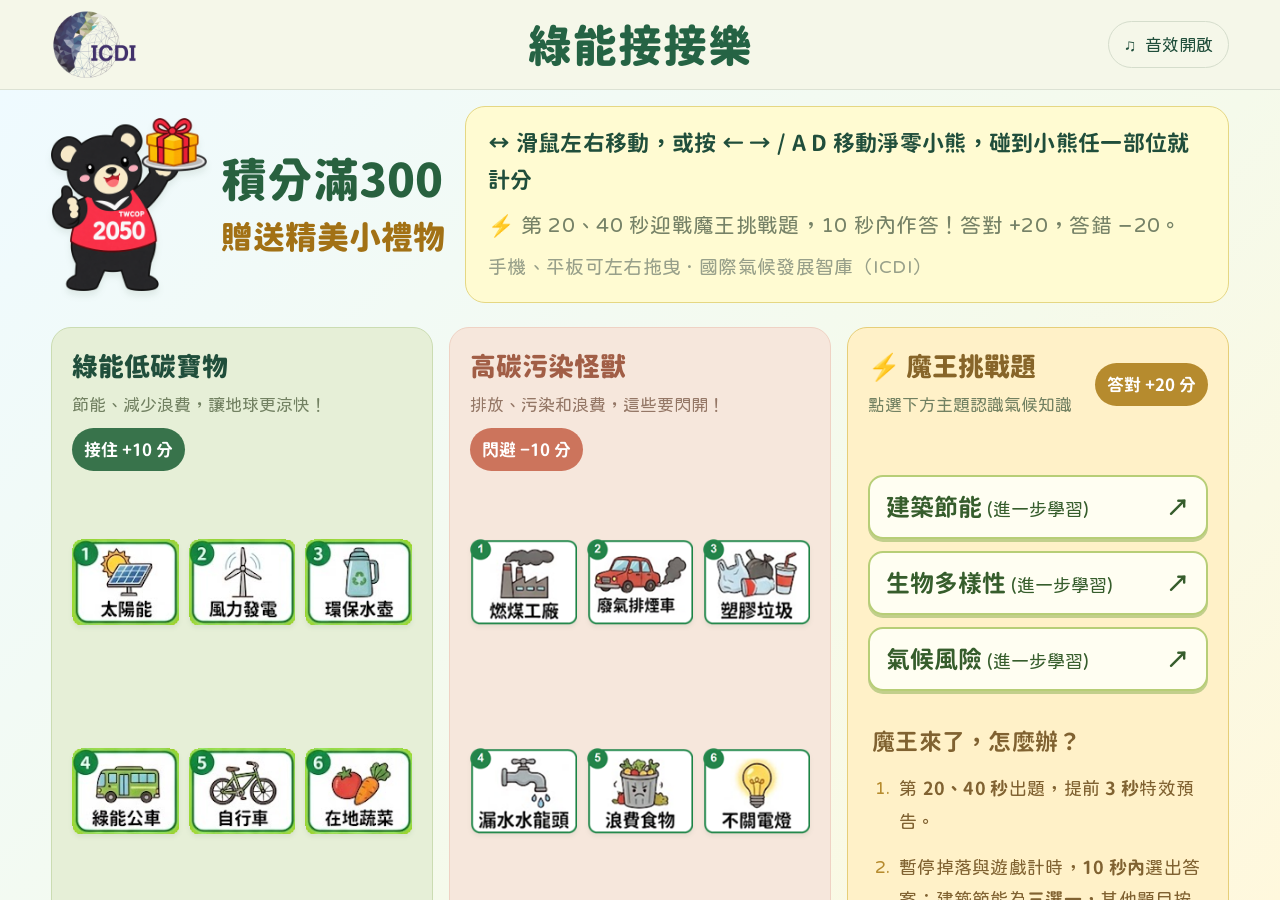
==== commit ad4674ca: "新增三大主題教學與影片，更新魔王題及遊戲流程" ====
--- a/index.html
+++ b/index.html
@@ -6,7 +6,7 @@
   <title>地球守護隊｜綠能接接樂</title>
   <link rel="preload" href="assets/fonts/guardian-text.woff2" as="font" type="font/woff2" crossorigin>
   <link rel="preload" href="assets/fonts/guardian-round-heavy.woff2" as="font" type="font/woff2" crossorigin>
-  <link rel="stylesheet" href="style.css?v=20261103-home-gift-bear"><link rel="stylesheet" href="landscape.css?v=20261103-home-gift-bear"><link rel="stylesheet" href="mission.css?v=20261103-home-gift-bear"><link rel="stylesheet" href="typography.css?v=20261103-home-gift-bear"><link rel="stylesheet" href="responsive.css?v=20261103-home-gift-bear">
+  <link rel="stylesheet" href="style.css?v=20261108-topic-buttons"><link rel="stylesheet" href="landscape.css?v=20261108-topic-buttons"><link rel="stylesheet" href="mission.css?v=20261108-topic-buttons"><link rel="stylesheet" href="typography.css?v=20261108-topic-buttons"><link rel="stylesheet" href="responsive.css?v=20261108-topic-buttons">
 <link rel="stylesheet" href="endings.css?v=20261103-endings4">
 </head>
 <body class="at-home">
@@ -17,7 +17,7 @@
     <h1>給地球一個<br><span>涼快的未來。</span><svg class="title-star" viewBox="0 0 50 50" aria-hidden="true"><path d="M25 0 30 18 49 24 31 30 25 50 19 31 0 25 19 19Z" fill="#edb942"/></svg></h1>
     <p class="lead">綠能接接樂，守護行動開始！<br>和小特務一起接住好能量，讓低碳生活發生。</p>
     <div class="mission-tags"><span>◷ 60 秒挑戰</span><span>✦ 300 分解鎖獎勵</span></div>
-    <div class="guide-box"><div class="guide-heading"><span>你的守護任務</span><small>HOW TO PLAY</small></div><div class="guide-row"><span class="guide-icon green">↙</span><div><b>接住綠能好夥伴</b><p>認出低碳寶物，累積地球的好能量。</p></div><strong class="positive">+10</strong></div><div class="guide-row"><span class="guide-icon coral">↗</span><div><b>閃開高碳污染怪</b><p>小心污染與浪費，別讓它們碰到小熊！</p></div><strong class="negative">−10</strong></div><div class="guide-row"><span class="guide-icon yellow">!</span><div><b>迎戰氣候知識魔王</b><p>第 20、40 秒，用是非題守護地球。</p></div><strong class="gold">±20</strong></div></div>
+    <div class="guide-box"><div class="guide-heading"><span>你的守護任務</span><small>HOW TO PLAY</small></div><div class="guide-row"><span class="guide-icon green">↙</span><div><b>接住綠能好夥伴</b><p>認出低碳寶物，累積地球的好能量。</p></div><strong class="positive">+10</strong></div><div class="guide-row"><span class="guide-icon coral">↗</span><div><b>閃開高碳污染怪</b><p>小心污染與浪費，別讓它們碰到小熊！</p></div><strong class="negative">−10</strong></div><div class="guide-row"><span class="guide-icon yellow">!</span><div><b>迎戰氣候知識魔王</b><p>第 20、40 秒，用知識挑戰守護地球。</p></div><strong class="gold">±20</strong></div></div>
     <button class="text-button" id="open-guide">查看所有寶物與污染怪 <span>↗</span></button>
     <div class="desktop-controls"><span>↔</span><p>滑鼠移動或 <kbd>←</kbd> <kbd>→</kbd> / <kbd>A</kbd> <kbd>D</kbd><small>手機、平板可直接左右拖曳小特務</small></p></div>
   </section>
@@ -27,19 +27,19 @@
       <canvas id="game" width="1280" height="720" tabindex="0" aria-label="使用左右方向鍵、滑鼠或觸控移動角色"></canvas>
       <div class="hud" id="hud" hidden><div><small>綠能積分</small><b id="score">0</b><span> / 300</span></div><div class="timer"><small>剩餘時間</small><b id="time">60</b><span>秒</span></div><button id="pause" aria-label="暫停遊戲">Ⅱ</button><div class="progress"><i id="progress"></i></div></div>
       <section id="landing" class="screen landing">
-        <div class="home-heading"><div class="home-reward"><img src="assets/ending-win.png" alt="拿著禮物慶祝的淨零小熊"><div><strong>積分滿300</strong><span>贈送精美小禮物</span></div></div><div class="home-instructions"><b>↔ 滑鼠左右移動，或按 ← → / A D 移動淨零小熊，碰到小熊任一部位就計分</b><span>⚡ 第 20、40 秒迎戰魔王是非題，10 秒內作答！答對 +20，答錯 −20。</span><small>手機、平板可左右拖曳 · 國際氣候發展智庫（ICDI）</small></div><div id="hero-art" class="hero-art" hidden></div></div>
-        <div class="education-panels"><section class="education-panel low-carbon"><div class="education-heading"><div><h3>綠能低碳寶物</h3><p>節能、減少浪費，讓地球更涼快！</p></div><strong>接住 +10 分</strong></div><div id="home-good" class="poster-grid"></div></section><section class="education-panel high-carbon"><div class="education-heading"><div><h3>高碳污染怪獸</h3><p>排放、污染和浪費，這些要閃開！</p></div><strong>閃避 −10 分</strong></div><div id="home-bad" class="poster-grid"></div></section><section class="education-panel boss-education" aria-label="魔王是非題遊戲規則"><div class="education-heading"><div><h3>⚡ 魔王是非題</h3><p>用氣候知識守護地球！</p></div><strong>答對 +20 分</strong></div><div class="poster-grid boss-guide-grid"><figure><img src="assets/cards/boss-1.png" alt="建築節能"></figure><figure><img src="assets/cards/boss-2.png" alt="生物多樣性"></figure><figure><img src="assets/cards/boss-3.png" alt="氣候風險"></figure><div class="boss-guide-rules"><h4>魔王來了，怎麼辦？</h4><ol><li>第 <b>20、40 秒</b>出題，提前 <b>3 秒</b>特效預告。</li><li>暫停掉落與遊戲計時，<b>10 秒內</b>按下 <b>○ 正確</b>或 <b>× 錯誤</b>。</li><li><b>答對 +20 分</b>，答錯或逾時 <b>−20 分</b>。</li><li>看完解說後，<b>點選任意畫面</b>繼續挑戰！</li></ol></div></div></section></div>
+        <div class="home-heading"><div class="home-reward"><img src="assets/ending-win.png" alt="拿著禮物慶祝的淨零小熊"><div><strong>積分滿300</strong><span>贈送精美小禮物</span></div></div><div class="home-instructions"><b>↔ 滑鼠左右移動，或按 ← → / A D 移動淨零小熊，碰到小熊任一部位就計分</b><span>⚡ 第 20、40 秒迎戰魔王挑戰題，10 秒內作答！答對 +20，答錯 −20。</span><small>手機、平板可左右拖曳 · 國際氣候發展智庫（ICDI）</small></div><div id="hero-art" class="hero-art" hidden></div></div>
+        <div class="education-panels"><section class="education-panel low-carbon"><div class="education-heading"><div><h3>綠能低碳寶物</h3><p>節能、減少浪費，讓地球更涼快！</p></div><strong>接住 +10 分</strong></div><div id="home-good" class="poster-grid"></div></section><section class="education-panel high-carbon"><div class="education-heading"><div><h3>高碳污染怪獸</h3><p>排放、污染和浪費，這些要閃開！</p></div><strong>閃避 −10 分</strong></div><div id="home-bad" class="poster-grid"></div></section><section class="education-panel boss-education" aria-label="魔王挑戰遊戲規則"><div class="education-heading"><div><h3>⚡ 魔王挑戰題</h3><p>點選下方主題認識氣候知識</p></div><strong>答對 +20 分</strong></div><div class="poster-grid boss-guide-grid"><a class="boss-topic-button" href="building-energy.html" target="_blank" rel="noopener noreferrer" aria-label="建築節能（進一步學習，另開分頁）"><span>建築節能 <small>(進一步學習)</small></span><span aria-hidden="true">↗</span></a><a class="boss-topic-button" href="biodiversity.html" target="_blank" rel="noopener noreferrer" aria-label="生物多樣性（進一步學習，另開分頁）"><span>生物多樣性 <small>(進一步學習)</small></span><span aria-hidden="true">↗</span></a><a class="boss-topic-button climate-topic-button" href="climate-risk.html" target="_blank" rel="noopener noreferrer" aria-label="氣候風險（進一步學習，另開分頁）"><span>氣候風險 <small>(進一步學習)</small></span><span aria-hidden="true">↗</span></a><div class="boss-guide-rules"><h4>魔王來了，怎麼辦？</h4><ol><li>第 <b>20、40 秒</b>出題，提前 <b>3 秒</b>特效預告。</li><li>暫停掉落與遊戲計時，<b>10 秒內</b>選出答案：建築節能為<b>三選一</b>，其他題目按下 <b>○ 正確</b>或 <b>× 錯誤</b>。</li><li><b>答對 +20 分</b>，答錯或逾時 <b>−20 分</b>。</li><li>看完解說後，<b>點選任意畫面</b>繼續挑戰！</li></ol></div></div></section></div>
         <div class="home-bottom"><button id="start" class="primary-button">開始遊戲 <span>↗</span></button><button id="mobile-guide" hidden>查看圖鑑</button></div>
       </section>
       <section id="countdown" class="screen countdown" hidden><span>準備好加入地球守護隊</span><b id="count-number">3</b><p>左右移動，用小熊接綠能，閃開污染！</p></section>
       <div id="boss-warning" class="boss-warning" role="status" aria-live="assertive" hidden><span class="warning-symbol">⚡</span><div><strong>魔王題即將登場！</strong><small>準備用氣候知識守護地球</small></div><b id="warning-number">3</b><span class="warning-unit">秒後</span></div>
       <section id="paused" class="screen modal-backdrop" hidden><div class="dialog"><span class="dialog-kicker">TAKE A BREATH</span><h2>地球也休息一下</h2><p>準備好了，就繼續守護任務吧！</p><button id="resume" class="primary-button">繼續挑戰 ▷</button><button id="restart" class="text-button">重新開始</button></div></section>
-      <section id="boss" class="screen modal-backdrop boss" hidden><div class="dialog"><div class="boss-alert">⚡ 魔王是非題時間</div><div class="boss-time" id="boss-clock"><span id="boss-seconds">10</span><small>秒內作答</small></div><small id="boss-category" class="dialog-kicker"></small><h2 id="question"></h2><div class="answer-buttons"><button id="true" aria-label="答案正確">○<span>正確</span></button><button id="false" aria-label="答案錯誤">×<span>錯誤</span></button></div><div id="boss-feedback" hidden><h3 id="feedback-title"></h3><p id="explanation"></p><strong id="boss-points"></strong><button id="boss-continue" class="boss-continue">點選任意畫面，繼續挑戰 ▷</button></div></div></section>
+      <section id="boss" class="screen modal-backdrop boss" hidden><div class="dialog"><div class="boss-alert" id="boss-round-title">⚡ 魔王挑戰時間</div><div class="boss-time" id="boss-clock"><span id="boss-seconds">10</span><small>秒內作答</small></div><small id="boss-category" class="dialog-kicker"></small><h2 id="question"></h2><div id="boolean-answers" class="answer-buttons"><button id="true" aria-label="答案正確">○<span>正確</span></button><button id="false" aria-label="答案錯誤">×<span>錯誤</span></button></div><div id="choice-answers" class="answer-buttons choice-answers" hidden><button id="choice-0" type="button">24°C</button><button id="choice-1" type="button">26°C</button><button id="choice-2" type="button">28°C</button></div><div id="boss-feedback" hidden><h3 id="feedback-title"></h3><p id="explanation"></p><strong id="boss-points"></strong><button id="boss-continue" class="boss-continue">點選任意畫面，繼續挑戰 ▷</button></div></div></section>
       <section id="result" class="screen result" hidden aria-label="守護任務結算">
         <div class="ending-card">
           <div class="ending-summary"><div id="result-medal" class="ending-medal" aria-hidden="true">🏅</div><div class="ending-banner">任務完成！</div><p class="ending-caption">本次守護行動，收集了</p><div class="final-score"><b id="final-score">0</b><span>分</span></div><h2 id="result-title" class="ending-title"></h2></div>
           <div class="ending-scene"><img id="ending-bear" class="ending-bear" src="assets/ending-encourage.png" alt="揮手鼓勵的淨零小熊" width="480" height="600"><div class="ending-bubble"><span id="ending-cheer" class="ending-cheer">再試一次！</span><p id="result-message"></p><div id="reward" class="reward"><strong>🎁 達標獎勵</strong><small>請向現場工作人員出示本畫面。</small></div></div></div>
-          <div class="ending-actions"><button id="again" class="primary-button">重新開始 <span>↻</span></button></div>
+          <div class="ending-actions"><button id="again" class="primary-button">回到首頁 <span>⌂</span></button></div>
         </div>
       </section>
       <span id="game-hint" class="game-hint" hidden>← 左右移動，用小熊接綠能、閃開污染 →</span>
@@ -51,6 +51,7 @@
 <footer class="site-footer"><div><b>ICDI</b><span>國際氣候發展智庫</span></div><p>一起把氣候知識，變成守護地球的超能力。</p><span>為地球，玩真的。↗</span></footer>
 <dialog id="guide-dialog"><div class="modal-header"><div><span class="eyebrow">FIELD GUIDE</span><h2>守護隊圖鑑</h2></div><button class="close-button" data-close aria-label="關閉圖鑑">×</button></div><p>認識海報上的道具：接住低碳寶物，閃開高污染物！</p><h3 class="positive">綠能低碳寶物 · +10 分</h3><div id="good-gallery" class="gallery"></div><h3 class="negative">高碳污染怪獸 · −10 分</h3><div id="bad-gallery" class="gallery"></div></dialog>
 
+
 <audio id="bgm" src="assets/audio/marimba-adventure.mp3" preload="auto" loop></audio>
 <script src="art.js"></script><script src="game.js"></script>
 </body></html>
--- a/responsive.css
+++ b/responsive.css
@@ -1,4 +1,16 @@
 /* 任務開始後使用裝置可視區域，包含手機瀏海與底部手勢安全距離。 */
+.boss-education .boss-guide-grid{display:flex;flex-direction:column;gap:12px;min-height:0;justify-content:flex-start}
+.boss-topic-button{width:100%;display:flex;align-items:center;justify-content:space-between;gap:10px;flex-shrink:0;min-height:62px;padding:12px 16px;border:2px solid #b7ce77;border-radius:15px;background:#fffef2;color:#365d2c;font-family:var(--font-display);font-size:24px;font-weight:700;text-align:left;text-decoration:none;box-shadow:0 3px 0 #c2cf8c;line-height:1.5;touch-action:manipulation}
+.boss-topic-button:hover{background:#f1f7d3;border-color:#628b41}.boss-topic-button:focus-visible{outline:4px solid #b4821a;outline-offset:3px}
+.boss-topic-button small{font-family:var(--font-text);font-size:18px;font-weight:400}
+.boss-topic-button>span:last-child{flex-shrink:0}
+.boss-education .boss-guide-rules{margin-top:14px;flex:1;padding-top:8px}
+#topic-dialog{max-width:600px}#topic-dialog h2{font-size:30px}#topic-dialog>p{font-size:22px;line-height:1.9}#topic-dialog .primary-button{font-size:21px;min-height:52px}
+@media(max-width:600px){.boss-topic-button{font-size:22px;padding:12px}.boss-topic-button small{font-size:18px}.boss-education .boss-guide-grid{gap:14px}.boss-education{min-height:0}}
+.climate-guide-link{position:relative;display:block;width:100%;height:100%;border-radius:16px;transition:filter .15s}
+.climate-guide-link:hover{filter:drop-shadow(0 0 5px #5d904b)}
+.climate-guide-link:focus-visible{outline:4px solid #bd8a1f;outline-offset:4px}
+.climate-guide-link>span{position:absolute;top:3px;right:3px;width:28px;height:28px;display:grid;place-items:center;background:#286e34;color:#fff;border:2px solid white;border-radius:50%;font-size:20px;line-height:1;pointer-events:none}
 body{font-size:17px;line-height:1.6}
 body:not(.at-home){overflow:hidden;height:100dvh}
 body:not(.at-home) .site-header{display:none}
@@ -21,6 +33,12 @@
 .boss-time{display:flex;margin:10px auto}.boss-time span{font-size:32px}.boss-time small{font-size:17px}
 .boss-alert{font-size:17px;padding:9px}.boss .dialog-kicker{font-size:17px}
 .answer-buttons{max-width:420px;gap:16px}.answer-buttons button{font-size:52px;min-height:85px;padding:8px}.answer-buttons span{font-size:17px;padding:4px}
+.boss .choice-answers{display:grid;grid-template-columns:repeat(3,minmax(0,1fr));max-width:520px;gap:12px}
+.boss .choice-answers[hidden]{display:none}
+.boss .choice-answers button{min-width:0;min-height:80px;font-family:var(--font-display);font-size:clamp(23px,4vw,36px);font-weight:900;color:#28593c;background:#fff8d6;border:2px solid #c4ad50;border-radius:18px;box-shadow:0 4px 0 #beaa62}
+.boss .choice-answers button:hover{background:#f8eaa4}
+.boss .choice-answers button:focus-visible{outline:4px solid #397546;outline-offset:4px}
+@media(max-width:500px){.boss .choice-answers{gap:10px}.boss .choice-answers button{font-size:24px;min-height:65px;padding:8px 4px}}
 .dialog p{font-size:17px;line-height:1.8}.boss-continue{font-size:17px;padding:13px 16px}
 .countdown b{font-size:100px}.countdown span,.countdown p{font-size:17px;padding:0 16px}
 .result{display:flex;justify-content:safe center;overflow:auto;padding:max(24px,env(safe-area-inset-top)) max(24px,env(safe-area-inset-right)) max(24px,env(safe-area-inset-bottom)) max(24px,env(safe-area-inset-left));gap:8px}
